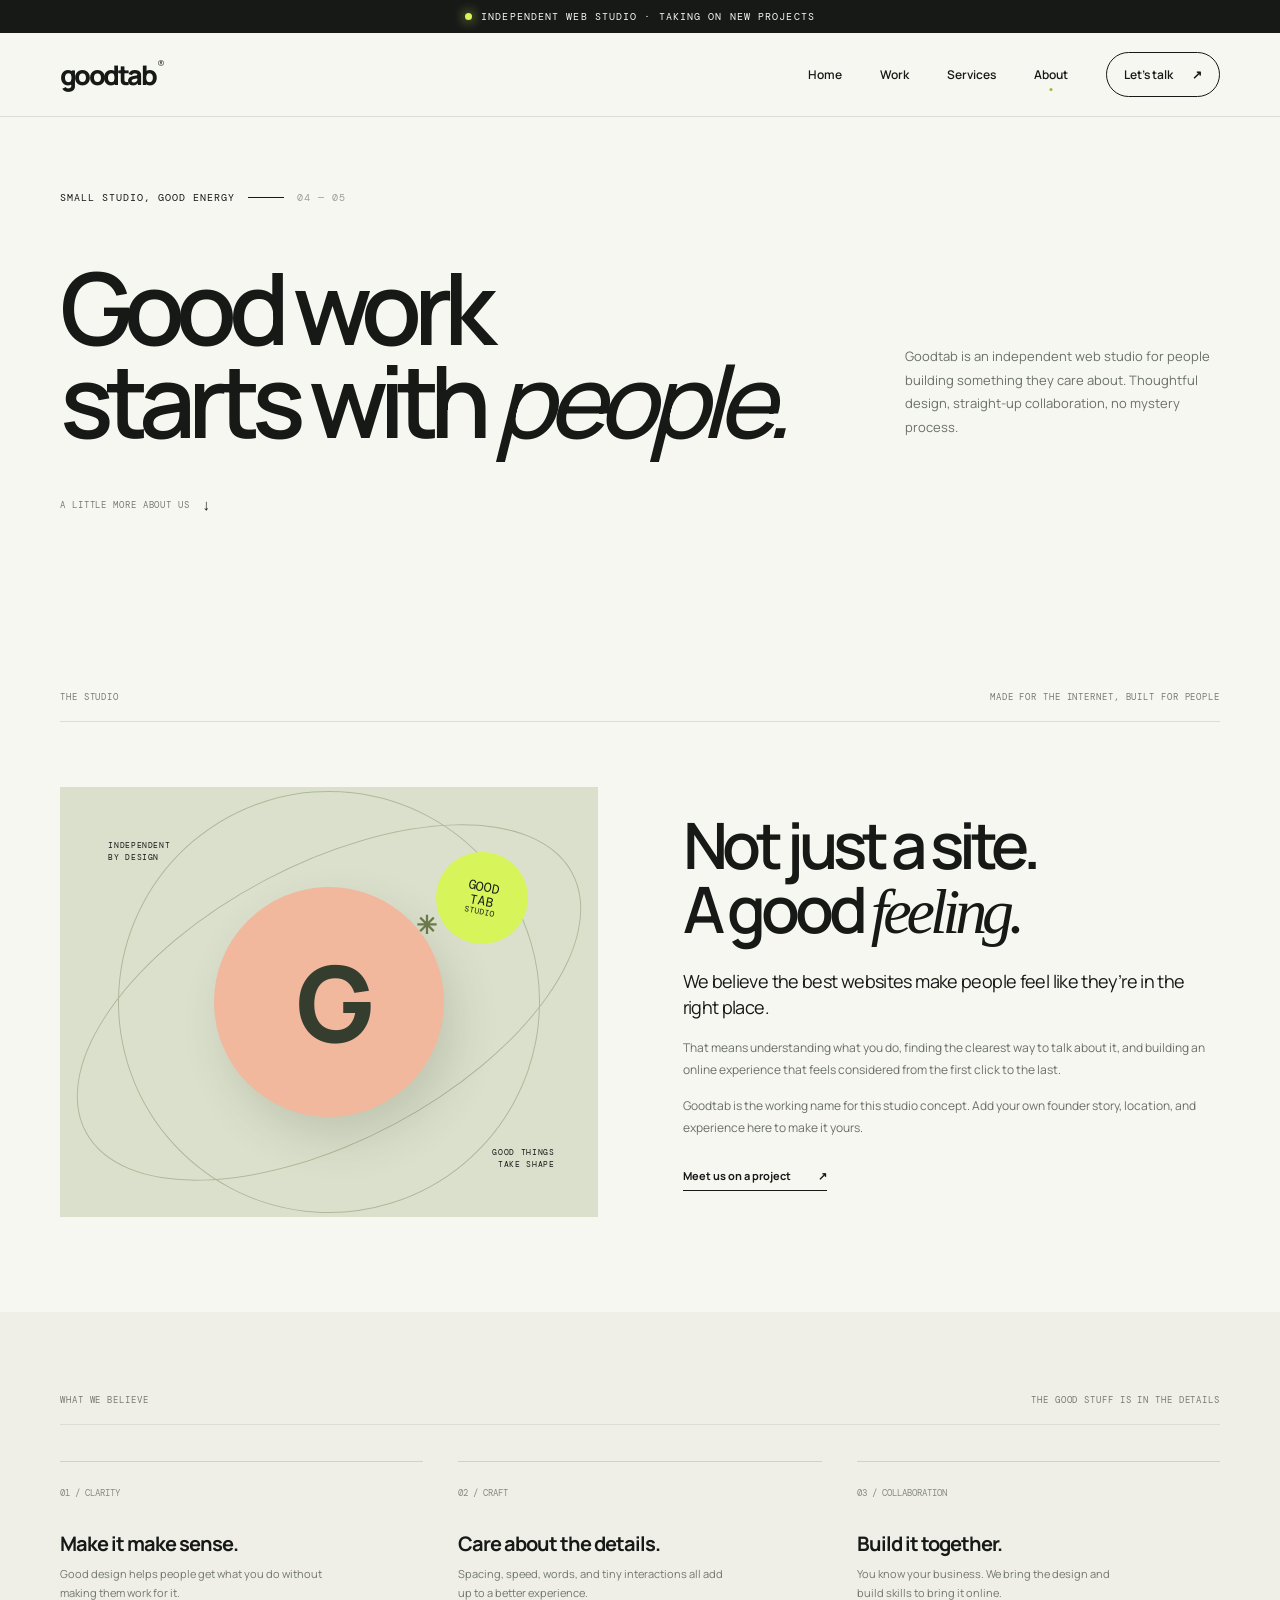
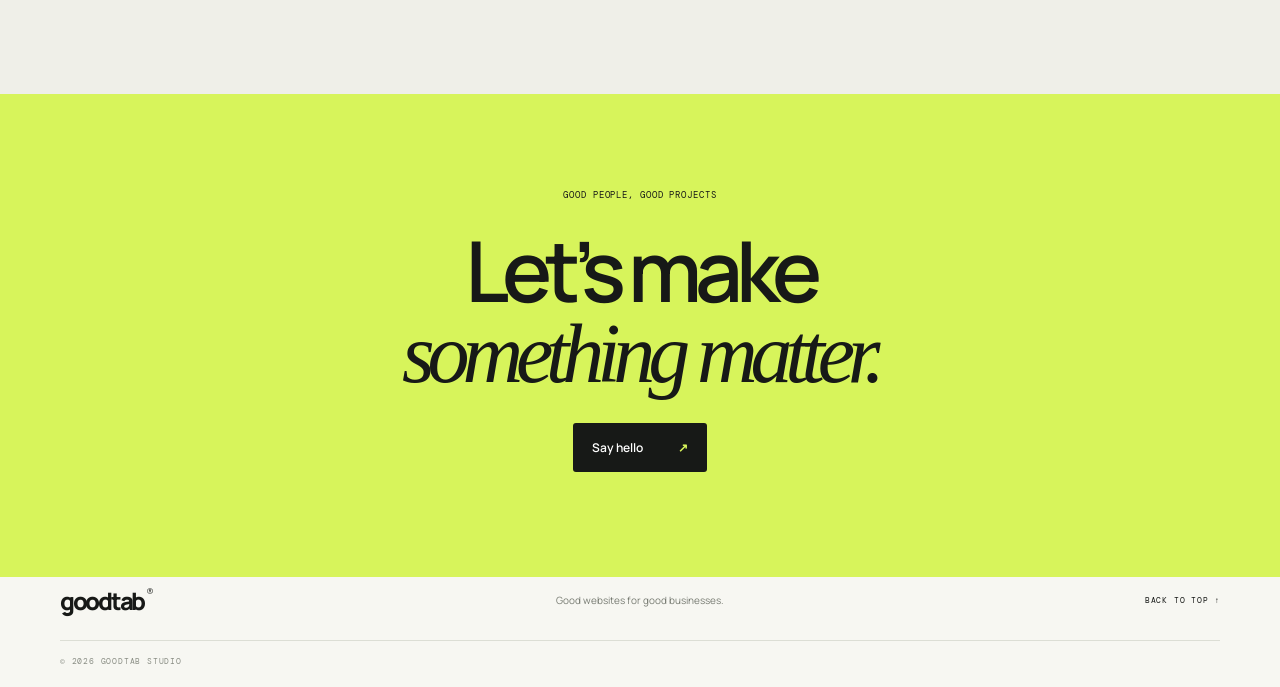
==== GoodTab/about.html @ ac70cbba "Add files via upload" ====
<!doctype html><html lang="en"><head><meta charset="utf-8"/><meta name="viewport" content="width=device-width,initial-scale=1"/><meta name="theme-color" content="#f7f7f2"/><meta name="description" content="Meet Goodtab, an independent website studio for small businesses."/><title>About — Goodtab</title><link rel="preconnect" href="https://fonts.googleapis.com"/><link rel="preconnect" href="https://fonts.gstatic.com" crossorigin/><link href="https://fonts.googleapis.com/css2?family=DM+Mono:wght@400;500&family=Manrope:wght@400;500;600;700;800&display=swap" rel="stylesheet"/><link rel="stylesheet" href="styles.css"/><script src="script.js" defer></script></head><body id="top"><div class="announcement"><span class="pulse"></span> Independent web studio · Taking on new projects</div><header class="site-header"><a class="wordmark" href="index.html">goodtab<span>®</span></a><button class="menu-toggle" aria-label="Open navigation" aria-expanded="false"><i></i><i></i></button><nav class="nav-links"><a href="index.html">Home</a><a href="work.html">Work</a><a href="services.html">Services</a><a aria-current="page" href="about.html">About</a><a class="nav-cta" href="contact.html">Let’s talk <span>↗</span></a></nav></header><main><section class="page-hero shell"><p class="eyebrow"><span>SMALL STUDIO, GOOD ENERGY</span><span class="eyebrow-line"></span><span>04 — 05</span></p><div class="page-hero-row"><h1>Good work<br/>starts with <em>people.</em></h1><p>Goodtab is an independent web studio for people building something they care about. Thoughtful design, straight-up collaboration, no mystery process.</p></div><a href="#story" class="scroll-cue">A LITTLE MORE ABOUT US <span>↓</span></a></section><section class="about-story section-pad shell" id="story"><div class="section-label"><span>THE STUDIO</span><span>MADE FOR THE INTERNET, BUILT FOR PEOPLE</span></div><div class="about-grid"><div class="about-art"><div class="about-art-circle">G<span>✳</span></div><div class="about-note note-top">INDEPENDENT<br/>BY DESIGN</div><div class="about-note note-bottom">GOOD THINGS<br/>TAKE SHAPE</div><div class="about-stamp">GOOD<br/>TAB<br/><small>STUDIO</small></div></div><div class="about-copy"><h2>Not just a site.<br/>A good <em>feeling.</em></h2><p class="large-copy">We believe the best websites make people feel like they’re in the right place.</p><p>That means understanding what you do, finding the clearest way to talk about it, and building an online experience that feels considered from the first click to the last.</p><p>Goodtab is the working name for this studio concept. Add your own founder story, location, and experience here to make it yours.</p><a class="under-link" href="contact.html">Meet us on a project <span>↗</span></a></div></div></section><section class="about-values"><div class="shell"><div class="section-label"><span>WHAT WE BELIEVE</span><span>THE GOOD STUFF IS IN THE DETAILS</span></div><div class="belief-grid"><article><span>01 / CLARITY</span><h3>Make it make sense.</h3><p>Good design helps people get what you do without making them work for it.</p></article><article><span>02 / CRAFT</span><h3>Care about the details.</h3><p>Spacing, speed, words, and tiny interactions all add up to a better experience.</p></article><article><span>03 / COLLABORATION</span><h3>Build it together.</h3><p>You know your business. We bring the design and build skills to bring it online.</p></article></div></div></section><section class="center-cta"><p class="eyebrow">GOOD PEOPLE, GOOD PROJECTS</p><h2>Let’s make<br/><em>something matter.</em></h2><a class="button button-dark" href="contact.html">Say hello <span>↗</span></a></section></main><footer class="footer shell"><a class="wordmark" href="index.html">goodtab<span>®</span></a><p>Good websites for good businesses.</p><a href="#top" class="back-top">BACK TO TOP ↑</a><small>© <span data-year></span> GOODTAB STUDIO</small></footer></body></html>
---- GoodTab/styles.css ----
:root{--ink:#171917;--paper:#f7f7f2;--lime:#d7f45b;--muted:#73786e;--line:#dcded5;--display:"Manrope",Arial,sans-serif;--mono:"DM Mono",monospace}*{box-sizing:border-box}html{scroll-behavior:smooth}body{margin:0;background:var(--paper);color:var(--ink);font-family:var(--display);-webkit-font-smoothing:antialiased}a{color:inherit;text-decoration:none}.shell{width:min(1160px,calc(100% - 64px));margin-inline:auto}.announcement{height:33px;background:var(--ink);color:#f7f7f2;display:flex;align-items:center;justify-content:center;gap:9px;font:10px var(--mono);letter-spacing:.11em;text-transform:uppercase}.pulse{width:7px;height:7px;border-radius:50%;background:var(--lime);box-shadow:0 0 12px var(--lime)}.site-header{height:84px;padding:0 max(32px,calc((100vw - 1160px)/2));display:flex;align-items:center;justify-content:space-between;border-bottom:1px solid var(--line);position:relative;z-index:5;background:var(--paper)}.wordmark{font-size:27px;font-weight:800;letter-spacing:-.095em}.wordmark span{font:10px var(--mono);vertical-align:top;letter-spacing:0;margin-left:3px}.nav-links{display:flex;align-items:center;gap:38px;font-size:12px;font-weight:600}.nav-links a:not(.nav-cta):hover,.text-link:hover{opacity:.55}.nav-cta{padding:13px 17px;border:1px solid var(--ink);border-radius:40px}.nav-cta span{margin-left:17px}.menu-toggle{display:none}.hero{min-height:640px;padding-top:75px;position:relative;display:grid;grid-template-columns:1.03fr .97fr;align-items:center;gap:35px;padding-bottom:84px}.hero-copy{position:relative;z-index:2}.eyebrow,.section-label,.form-head,.offer-index,.project-tag,.art-caption,.hero-scroll,.footer small,.back-top{font:10px var(--mono);letter-spacing:.1em}.eyebrow{display:flex;align-items:center;gap:13px;margin:0 0 29px}.eyebrow-line{height:1px;background:var(--ink);width:36px}.eyebrow span:last-child{color:#9c9f96}.hero h1{font-size:clamp(58px,7.6vw,105px);line-height:.98;letter-spacing:-.085em;margin:0;max-width:660px;font-weight:600}.highlight{font-weight:500;font-style:italic;position:relative;z-index:0}.highlight:after{content:"";position:absolute;z-index:-1;background:var(--lime);height:30%;left:-3%;right:-5%;bottom:9%;transform:rotate(-2deg)}.hero-bottom{margin-top:37px;display:flex;align-items:flex-end;gap:35px}.hero-lede{font-size:14px;line-height:1.7;max-width:270px;margin:0;color:#4f544c}.hero-actions{display:flex;flex-direction:column;gap:17px;align-items:flex-start;min-width:160px}.button{display:inline-flex;align-items:center;justify-content:space-between;gap:35px;padding:16px 19px;border:0;border-radius:3px;font:600 12px var(--display);cursor:pointer;transition:transform .2s,background .2s}.button:hover{transform:translateY(-2px)}.button-dark{background:var(--ink);color:white}.button-dark span{color:var(--lime)}.text-link{font-size:11px;font-weight:700}.text-link span{margin-left:7px}.hero-art{height:440px;position:relative;display:flex;align-items:center;justify-content:center}.art-orbit{position:absolute;border:1px solid #d3d8c9;border-radius:50%;width:390px;height:390px;transform:rotate(-25deg)}.orbit-two{width:475px;height:295px;transform:rotate(25deg);border-color:#e0e3d9}.browser-card{position:absolute;box-shadow:0 22px 55px #272c1b24}.browser-back{width:270px;height:310px;background:#cdd5b7;transform:rotate(-9deg) translate(-35px,0);border-radius:4px;padding:15px}.browser-dots{display:flex;gap:5px}.browser-dots b{width:6px;height:6px;border-radius:50%;background:#87916f}.back-lines{margin-top:45px;display:flex;flex-direction:column;gap:11px}.back-lines i{height:8px;width:80%;background:#eef0e7;display:block}.back-lines i:nth-child(2){width:56%}.back-lines i:nth-child(3){height:122px;width:100%;margin-top:16px;background:#a2ae86}.browser-front{width:280px;height:340px;background:#f0b8a3;transform:rotate(7deg) translate(28px,4px);border-radius:4px;padding:17px 19px;display:flex;flex-direction:column;justify-content:space-between}.browser-top,.mock-footer{display:flex;justify-content:space-between;font:9px var(--mono);text-transform:uppercase;letter-spacing:.05em}.mock-brand{font-size:47px;line-height:.88;letter-spacing:-.09em;font-weight:800}.mock-brand em{font-style:normal;color:#f7f7f2}.art-sticker{position:absolute;z-index:2;right:8px;top:28px;width:102px;height:102px;background:var(--lime);border-radius:50%;display:grid;place-content:center;text-align:center;font:10px/1.4 var(--mono);letter-spacing:.08em;transform:rotate(9deg)}.art-sticker span{position:absolute;right:13px;top:10px;font-size:18px}.art-caption{position:absolute;bottom:1px;left:7%;right:7%;display:flex;justify-content:space-between;font-size:9px;color:#73786e}.hero-scroll{position:absolute;bottom:34px;left:0;display:flex;align-items:center;gap:11px;color:#74786f;font-size:9px}.scroll-line{height:25px;width:1px;background:var(--ink)}.ticker{overflow:hidden;background:var(--lime);padding:18px 0}.ticker-track{display:flex;align-items:center;justify-content:space-around;gap:42px;white-space:nowrap;font-size:11px;font-weight:800;letter-spacing:.12em}.ticker-track b{font-size:16px}.section-pad{padding-top:120px;padding-bottom:120px}.section-label{display:flex;justify-content:space-between;padding-bottom:18px;border-bottom:1px solid var(--line);color:#777b72;font-size:9px}.intro-grid{display:grid;grid-template-columns:1fr .75fr;gap:80px;padding:68px 0 80px}.intro h2,.work-heading h2,.process-layout h2,.offer-heading h2,.faq-layout h2,.contact-copy h2{font-size:clamp(46px,6vw,77px);letter-spacing:-.08em;line-height:.99;font-weight:600;margin:0}.intro h2 span,.work-heading h2 span,.process-layout h2 span,.offer-heading h2 span,.faq-layout h2 span,.contact-copy h2 span{font-style:italic;font-weight:500}.intro-text{padding-top:9px;max-width:430px}.large-copy{font-size:20px;line-height:1.45;letter-spacing:-.035em;margin:0 0 17px}.intro-text>p:not(.large-copy){font-size:13px;line-height:1.75;color:#6b7068;margin:0 0 27px}.under-link{font-size:11px;font-weight:700;border-bottom:1px solid var(--ink);padding-bottom:7px}.under-link span{margin-left:25px}.value-grid{display:grid;grid-template-columns:repeat(3,1fr);border-top:1px solid var(--line);border-bottom:1px solid var(--line)}.value-card{padding:23px 25px 28px;position:relative;min-height:195px;border-right:1px solid var(--line)}.value-card:first-child{padding-left:0}.value-card:last-child{border-right:0}.card-number{font:10px var(--mono);color:#9b9f96}.value-icon{font-size:29px;color:#87966c;margin:10px 0}.icon-lines{font-size:35px}.icon-arrow{color:#d18c72}.value-card h3{font-size:15px;margin:0 0 7px;letter-spacing:-.03em}.value-card p{font-size:11px;line-height:1.65;color:#777b72;max-width:250px;margin:0}.work-section{background:#efefe8}.work-heading{display:flex;align-items:flex-end;justify-content:space-between;padding:58px 0 45px}.work-heading p,.offer-heading p{font-size:12px;line-height:1.7;color:#6a6f66;max-width:280px;margin:0 0 4px}.project-grid{display:grid;grid-template-columns:1.15fr .85fr;gap:50px 24px}.project-large{grid-row:span 2}.project-visual{height:310px;position:relative;overflow:hidden;padding:30px}.project-large .project-visual{height:490px;padding:45px}.visual-sage{background:#c5cfb2}.visual-lilac{background:#d5c4de}.visual-blue{background:#afc7d1}.project-window{height:100%;background:#edf0e5;padding:20px 24px;position:relative;overflow:hidden}.mini-nav{display:flex;justify-content:space-between;font:9px var(--mono);letter-spacing:.04em}.mini-nav b{font-size:11px}.olive-title{position:absolute;top:30%;left:10%;font-size:clamp(32px,5vw,60px);line-height:.95;letter-spacing:-.08em;font-weight:600}.olive-title i{font-family:Georgia,serif;font-weight:400}.olive-circle{position:absolute;right:10%;top:32%;width:150px;height:150px;border-radius:50%;background:#de8d69;color:#f5eddf;display:grid;place-items:center;font:20px Georgia}.olive-note{position:absolute;bottom:10%;left:10%;font:10px var(--mono)}.project-tag{position:absolute;left:18px;bottom:15px;font-size:8px;color:#30342d;background:#f7f7f2c9;padding:7px 9px}.project-large .project-tag{left:45px;bottom:27px}.muse-top{font:12px var(--mono);letter-spacing:.1em}.muse-shape{position:absolute;width:195px;height:195px;border-radius:50% 50% 0 50%;background:#807093;right:-5px;top:55px;transform:rotate(30deg)}.muse-copy{position:absolute;left:28px;bottom:55px;font-size:40px;line-height:.95;letter-spacing:-.08em;font-weight:700}.muse-copy i{font-family:Georgia,serif;font-weight:400}.bloom-label{font-weight:800;font-size:20px;letter-spacing:-.08em;line-height:.8}.bloom-label span{font-weight:400}.flower{position:absolute;color:#ea876b}.flower-a{font-size:125px;right:25px;top:45px;transform:rotate(-12deg)}.flower-b{font-size:77px;right:142px;top:143px;color:#f4e3b0}.bloom-copy{position:absolute;left:30px;bottom:50px;font-size:31px;line-height:1;letter-spacing:-.07em;font-weight:700}.project-meta{display:flex;justify-content:space-between;align-items:center;padding-top:13px}.project-meta h3{margin:0;font-size:15px;letter-spacing:-.03em}.project-meta p{margin:4px 0 0;font-size:10px;color:#777b72}.project-arrow{width:30px;height:30px;border:1px solid #cdd0c6;border-radius:50%;display:grid;place-items:center;font-size:12px}.process-layout{display:grid;grid-template-columns:.9fr 1.1fr;gap:70px;padding-top:68px}.process-list article{display:grid;grid-template-columns:45px 1fr 20px;gap:15px;border-top:1px solid var(--line);padding:22px 0}.process-list article:last-child{border-bottom:1px solid var(--line)}.process-list article>span{font:10px var(--mono);color:#888d83;padding-top:3px}.process-list h3{margin:0 0 6px;font-size:15px;letter-spacing:-.03em}.process-list p{margin:0;font-size:11px;line-height:1.65;color:#74796f;max-width:365px}.process-list article>b{font-weight:400;color:#858a7e}.offer-section{background:#1b1e1a;color:#f7f7f2}.offer-section .section-label{border-color:#42463f;color:#b0b4aa}.offer-heading{display:flex;justify-content:space-between;align-items:flex-end;padding:58px 0 44px}.offer-heading p{color:#b0b4aa}.offer-grid{display:grid;grid-template-columns:repeat(3,1fr);gap:12px}.offer-card{position:relative;border:1px solid #464a42;padding:27px 25px 24px;min-height:365px;display:flex;flex-direction:column}.offer-featured{background:#252a23;border-color:#b1c648}.offer-index{font-size:9px;color:#b7bcaf}.offer-card h3{font-size:27px;letter-spacing:-.07em;margin:30px 0 10px}.offer-card>p{font-size:11px;line-height:1.7;color:#b2b6ad;max-width:270px;margin:0 0 18px}.offer-card ul{list-style:none;padding:0;margin:0 0 20px}.offer-card li{font-size:10px;color:#d3d6cd;padding:8px 0;border-bottom:1px solid #41463e}.offer-card li:before{content:"+";color:var(--lime);margin-right:9px}.offer-link{margin-top:auto;padding-top:17px;border-top:1px solid #464a42;display:flex;justify-content:space-between;font-size:11px;font-weight:700}.offer-link span{color:var(--lime)}.offer-badge{position:absolute;right:0;top:0;background:var(--lime);color:var(--ink);padding:8px 10px;font:8px var(--mono);letter-spacing:.08em}.price-row{display:flex;align-items:center;justify-content:space-between;margin:0 0 14px}.price-row span{font:8px var(--mono);color:#b7bcaf}.price-row strong{font-size:21px;letter-spacing:-.06em}.package-note{font:9px var(--mono);color:#9ea398;margin:18px 0 0}.faq-layout{display:grid;grid-template-columns:.8fr 1.2fr;gap:80px;padding-top:64px}.faq-list details{border-top:1px solid var(--line);padding:20px 0}.faq-list details:last-child{border-bottom:1px solid var(--line)}.faq-list summary{list-style:none;cursor:pointer;display:flex;justify-content:space-between;font-size:13px;font-weight:600}.faq-list summary::-webkit-details-marker{display:none}.faq-list summary span{font-size:18px;font-weight:400;transition:transform .2s}.faq-list details[open] summary span{transform:rotate(45deg)}.faq-list details p{font-size:11px;line-height:1.7;color:#73786e;max-width:470px;margin:13px 0 0}.contact-section{background:var(--lime);padding-bottom:100px}.contact-section .section-label{border-color:#a9c13e;color:#4f5d1c}.contact-grid{display:grid;grid-template-columns:1fr .83fr;gap:85px}.contact-copy h2{font-size:clamp(56px,7vw,88px);margin-top:64px}.contact-copy>p{font-size:13px;margin-top:22px}.contact-doodle{font-size:90px;line-height:1;margin-top:52px;color:#657b23}.order-form{background:var(--paper);padding:30px 33px 23px;box-shadow:0 22px 50px #41521218}.form-head{display:flex;justify-content:space-between;color:#7c8177;font-size:8px;margin-bottom:22px}.order-form label{display:block;font-size:10px;font-weight:700;margin-bottom:15px}.order-form input,.order-form select,.order-form textarea{display:block;width:100%;margin-top:7px;border:0;border-bottom:1px solid #d7dad0;background:transparent;border-radius:0;padding:10px 0;font:11px var(--display);color:var(--ink);outline:none}.order-form input:focus,.order-form select:focus,.order-form textarea:focus{border-color:#626e35}.order-form input::placeholder,.order-form textarea::placeholder{color:#a2a69d}.order-form textarea{resize:vertical}.button-lime{background:var(--lime);width:100%;margin-top:3px;color:var(--ink)}.button-lime span{font-size:16px}.form-feedback{font-size:9px;line-height:1.5;color:#777b72;margin:10px 0 0}.form-fine{font-size:8px;color:#9a9e94;margin:13px 0 0}.footer{display:grid;grid-template-columns:1fr 1fr 1fr;align-items:center;min-height:110px;gap:10px}.footer .wordmark{font-size:24px}.footer p{font-size:10px;color:#777b72;text-align:center}.back-top{text-align:right;font-size:8px}.footer small{grid-column:1/-1;color:#8a8e85;font-size:8px;border-top:1px solid var(--line);padding-top:15px;padding-bottom:14px}.reveal{opacity:0;transform:translateY(18px);transition:opacity .65s ease,transform .65s ease}.reveal.visible{opacity:1;transform:translateY(0)}@media(max-width:850px){.hero{grid-template-columns:1fr .9fr;gap:5px}.hero h1{font-size:clamp(58px,8vw,80px)}.hero-art{transform:scale(.85);margin-left:-35px}.hero-bottom{flex-direction:column;align-items:flex-start;gap:20px}.intro-grid{gap:35px}.process-layout,.faq-layout{gap:38px}.contact-grid{gap:42px}.project-large .project-visual{height:420px}.olive-circle{width:110px;height:110px}.olive-title{font-size:48px}}@media(max-width:650px){.shell{width:calc(100% - 38px)}.announcement{font-size:8px}.site-header{height:70px;padding:0 19px}.wordmark{font-size:24px}.menu-toggle{display:flex;width:38px;height:38px;align-items:center;justify-content:center;flex-direction:column;gap:5px;background:none;border:1px solid var(--line);border-radius:50%}.menu-toggle i{width:13px;height:1px;background:var(--ink);transition:transform .2s}.menu-toggle[aria-expanded=true] i:first-child{transform:translateY(3px) rotate(45deg)}.menu-toggle[aria-expanded=true] i:last-child{transform:translateY(-3px) rotate(-45deg)}.nav-links{display:none;position:absolute;top:70px;left:0;right:0;background:var(--paper);padding:20px 19px 25px;border-bottom:1px solid var(--line);flex-direction:column;align-items:stretch;gap:0}.nav-links.open{display:flex}.nav-links>a{padding:14px 0}.nav-links .nav-cta{margin-top:7px;text-align:center;padding:13px}.hero{display:flex;flex-direction:column;align-items:stretch;padding-top:52px;padding-bottom:82px;min-height:0}.eyebrow{font-size:8px;margin-bottom:24px}.hero h1{font-size:clamp(55px,14vw,84px)}.hero-bottom{margin-top:24px;gap:19px}.hero-lede{max-width:330px;font-size:13px}.hero-actions{flex-direction:row;align-items:center;gap:20px}.button{padding:14px 16px;gap:23px}.text-link{font-size:10px}.hero-art{height:365px;transform:scale(.85);transform-origin:center;margin:-6px 0 -22px}.art-orbit{width:330px;height:330px}.orbit-two{width:390px;height:255px}.browser-back{width:225px;height:270px}.browser-front{width:235px;height:285px}.mock-brand{font-size:39px}.art-sticker{right:4%;top:16px;width:87px;height:87px;font-size:9px}.art-caption{left:4%;right:4%;font-size:7px}.hero-scroll{bottom:25px}.ticker{padding:15px 0}.ticker-track{justify-content:flex-start;gap:25px;font-size:9px;animation:marquee 24s linear infinite}.section-pad{padding-top:80px;padding-bottom:80px}.section-label{font-size:7px;gap:12px}.section-label span:last-child{text-align:right}.intro-grid{grid-template-columns:1fr;gap:22px;padding:45px 0}.intro h2,.work-heading h2,.process-layout h2,.offer-heading h2,.faq-layout h2{font-size:clamp(45px,12vw,66px)}.intro-text{max-width:480px}.large-copy{font-size:18px}.value-grid{grid-template-columns:1fr}.value-card,.value-card:first-child{border-right:0;border-bottom:1px solid var(--line);padding:20px 0;min-height:0}.value-card:last-child{border-bottom:0}.value-icon{margin:9px 0}.value-card p{max-width:360px}.work-heading,.offer-heading{display:block;padding:43px 0 30px}.work-heading p,.offer-heading p{margin-top:18px}.project-grid{grid-template-columns:1fr;gap:30px}.project-large{grid-row:auto}.project-large .project-visual{height:380px;padding:25px}.project-visual{height:300px}.mini-nav{font-size:7px}.mini-nav b{font-size:9px}.olive-title{font-size:43px;top:34%;left:8%}.olive-circle{width:95px;height:95px;right:7%;font-size:14px}.olive-note{font-size:8px}.project-large .project-tag{left:18px;bottom:15px}.process-layout,.faq-layout{grid-template-columns:1fr;gap:33px;padding-top:45px}.process-list article{grid-template-columns:32px 1fr 16px;gap:11px}.process-list h3{font-size:14px}.offer-grid{grid-template-columns:1fr;gap:10px}.offer-card{min-height:330px;padding:24px 21px}.offer-card h3{margin-top:24px}.faq-layout{padding-top:45px}.faq-list summary{font-size:12px}.contact-grid{grid-template-columns:1fr;gap:38px}.contact-copy h2{font-size:clamp(58px,15vw,82px);margin-top:45px}.contact-copy>p{font-size:12px}.contact-doodle{font-size:54px;margin-top:25px}.order-form{padding:24px 21px 20px}.footer{grid-template-columns:1fr 1fr;min-height:120px;padding-top:23px}.footer p{display:none}.back-top{grid-column:2;grid-row:1}.footer small{margin-top:14px}@keyframes marquee{to{transform:translateX(-30%)}}}@media(prefers-reduced-motion:reduce){html{scroll-behavior:auto}*,*:before,*:after{animation-duration:.01ms!important;animation-iteration-count:1!important;transition-duration:.01ms!important}}
:root{--scroll:0%}body:before{content:"";position:fixed;z-index:20;top:0;left:0;height:2px;width:var(--scroll);background:var(--lime);pointer-events:none;transition:width .08s linear}.site-header{position:sticky;top:0}.nav-links a[aria-current=page]:not(.nav-cta){position:relative}.nav-links a[aria-current=page]:not(.nav-cta):after{content:"";height:3px;width:3px;background:#9eb834;border-radius:50%;position:absolute;bottom:-8px;left:50%;transform:translateX(-50%)}.page-hero{min-height:405px;padding-top:74px;padding-bottom:56px;position:relative}.page-hero-row{display:flex;justify-content:space-between;align-items:flex-end;gap:60px;padding:27px 0 45px}.page-hero h1{font-size:clamp(60px,8vw,100px);line-height:.93;letter-spacing:-.085em;font-weight:600;margin:0;animation:hero-in .8s cubic-bezier(.2,.7,.2,1) both}.page-hero h1 em{font-style:italic;font-weight:500}.page-hero-row>p{font-size:13px;line-height:1.8;color:#697067;max-width:315px;margin:0 0 7px;animation:hero-in .8s .12s cubic-bezier(.2,.7,.2,1) both}.scroll-cue{display:inline-flex;align-items:center;gap:12px;font:9px var(--mono);letter-spacing:.1em;color:#777b72}.scroll-cue span{font-size:15px;color:var(--ink);animation:arrow-bob 1.8s ease-in-out infinite}.work-page-grid{padding-top:35px}.concept-note{margin-top:38px;padding:17px 19px;background:#e4e8da;display:flex;align-items:center;gap:13px;max-width:570px}.concept-note span{font-size:20px;color:#829451}.concept-note p{font-size:10px;line-height:1.6;color:#62685d;margin:0}.center-cta{padding:95px 20px 105px;text-align:center;background:#d7f45b;position:relative;overflow:hidden}.center-cta h2,.home-cta h2{font-size:clamp(48px,7vw,84px);line-height:.95;letter-spacing:-.085em;font-weight:600;margin:25px 0 29px}.center-cta h2 em,.home-cta h2 em{font-family:Georgia,serif;font-weight:400}.center-cta .eyebrow,.home-cta .eyebrow{justify-content:center;font-size:9px}.center-cta .button{margin:auto}.home-cta{position:relative;overflow:hidden;text-align:center;padding:112px 0 116px}.home-cta h2{margin-top:23px}.home-cta .button{margin:auto}.cta-spark{position:absolute;font-size:130px;color:#e6e9dc;right:8%;top:32%;animation:spin-slow 30s linear infinite;z-index:-1}.about-story{padding-bottom:95px}.about-grid{display:grid;grid-template-columns:1fr 1fr;gap:85px;padding-top:65px;align-items:center}.about-art{height:430px;position:relative;background:#dbe0cc;overflow:hidden;display:grid;place-items:center}.about-art:before,.about-art:after{content:"";position:absolute;border:1px solid #aeb99a;border-radius:50%;width:420px;height:420px;transform:rotate(28deg)}.about-art:after{width:550px;height:275px;transform:rotate(-28deg)}.about-art-circle{width:230px;height:230px;border-radius:50%;background:#f1b89e;display:grid;place-items:center;font-size:105px;font-weight:800;letter-spacing:-.11em;color:#343d2e;position:relative;z-index:1;box-shadow:12px 22px 45px #39442c29;animation:float 5s ease-in-out infinite}.about-art-circle span{position:absolute;font-size:25px;right:18px;top:20px;color:#697949}.about-stamp{position:absolute;z-index:2;background:var(--lime);width:92px;height:92px;right:13%;top:15%;border-radius:50%;display:grid;place-content:center;text-align:center;font:13px/1.05 var(--mono);transform:rotate(11deg);animation:float 5s 1s ease-in-out infinite}.about-stamp small{font-size:8px}.about-note{position:absolute;z-index:2;font:8px/1.5 var(--mono);letter-spacing:.08em}.note-top{left:9%;top:12%}.note-bottom{right:8%;bottom:11%;text-align:right}.about-copy h2{font-size:clamp(42px,5vw,65px);line-height:1;letter-spacing:-.08em;font-weight:600;margin:0 0 24px}.about-copy h2 em{font-family:Georgia,serif;font-weight:400}.about-copy>p:not(.large-copy){font-size:12px;line-height:1.8;color:#6a7067;margin:15px 0}.about-copy .large-copy{font-size:18px}.about-copy .under-link{display:inline-block;margin-top:15px}.about-values{background:#efefe8;padding:82px 0 92px}.belief-grid{display:grid;grid-template-columns:repeat(3,1fr);gap:35px;padding-top:36px}.belief-grid article{border-top:1px solid #cfd2c8;padding-top:17px}.belief-grid article>span{font:9px var(--mono);color:#858b7e}.belief-grid h3{font-size:20px;letter-spacing:-.05em;margin:29px 0 8px}.belief-grid p{font-size:11px;line-height:1.7;color:#72776d;max-width:270px;margin:0}.contact-page-hero{min-height:330px}.contact-page-hero .page-hero-row{padding-bottom:38px}.contact-page-contact{padding-top:52px;padding-bottom:80px}.contact-page-contact .contact-grid{align-items:center}.contact-page-contact .contact-copy h2{font-size:clamp(52px,6.5vw,80px);margin-top:31px}.contact-page-contact .contact-copy .under-link{display:inline-block;margin-top:10px;font-size:10px}.contact-bubble{height:108px;width:108px;border-radius:50%;background:#f3ad91;display:grid;place-content:center;text-align:center;font:11px/1.25 var(--mono);transform:rotate(-8deg);box-shadow:0 10px 26px #48501e20;animation:float 4.5s ease-in-out infinite}.contact-bubble span{font-size:7px;margin-top:4px}.contact-reassurance{display:flex;align-items:center;gap:15px;padding-top:0;padding-bottom:55px}.contact-reassurance>span{font-size:25px;color:#83954a}.contact-reassurance p{font-size:10px;color:#73786e;flex:1}.contact-reassurance a{font-size:10px;font-weight:700;border-bottom:1px solid var(--ink);padding-bottom:4px}.view-all{margin-top:38px}.ticker-track{width:max-content;justify-content:flex-start;animation:ticker-scroll 28s linear infinite}.ticker:hover .ticker-track{animation-play-state:paused}.hero-art .browser-front{animation:float-card 6s ease-in-out infinite}.hero-art .browser-back{animation:float-card 7s 1s ease-in-out infinite reverse}.art-sticker{animation:sticker-in .8s .5s both, float 4s 1.3s ease-in-out infinite}.art-orbit{animation:orbit-drift 18s ease-in-out infinite alternate}.project-visual{transition:transform .55s cubic-bezier(.2,.7,.2,1)}.project:hover .project-visual{transform:translateY(-4px) scale(.99)}.project-arrow{transition:transform .25s,background .25s,color .25s}.project:hover .project-arrow{transform:rotate(45deg);background:var(--ink);color:white}.offer-card{transition:transform .35s,border-color .35s}.offer-card:hover{transform:translateY(-6px);border-color:var(--lime)}.value-icon{transition:transform .45s}.value-card:hover .value-icon{transform:rotate(25deg) scale(1.12)}.button:active{transform:scale(.98)}.page-hero .eyebrow{animation:fade-in .7s .1s both}.page-hero .scroll-cue{animation:fade-in .8s .35s both}.reveal{transition:opacity .7s cubic-bezier(.2,.7,.2,1),transform .7s cubic-bezier(.2,.7,.2,1)}.reveal:nth-child(2){transition-delay:.08s}.reveal:nth-child(3){transition-delay:.16s}.reveal:nth-child(4){transition-delay:.24s}@keyframes hero-in{from{opacity:0;transform:translateY(20px)}to{opacity:1;transform:translateY(0)}}@keyframes fade-in{from{opacity:0}to{opacity:1}}@keyframes float-card{0%,100%{margin-top:0}50%{margin-top:-10px}}@keyframes float{0%,100%{transform:translateY(0) rotate(0)}50%{transform:translateY(-9px) rotate(3deg)}}@keyframes sticker-in{from{opacity:0;transform:scale(.55) rotate(-24deg)}to{opacity:1;transform:scale(1) rotate(9deg)}}@keyframes orbit-drift{from{transform:rotate(-28deg) scale(.98)}to{transform:rotate(-18deg) scale(1.04)}}@keyframes spin-slow{to{transform:rotate(360deg)}}@keyframes arrow-bob{0%,100%{transform:translateY(0)}50%{transform:translateY(4px)}}@keyframes ticker-scroll{to{transform:translateX(-35%)}}@media(max-width:850px){.page-hero-row{gap:35px}.about-grid{gap:45px}.about-art{height:370px}.about-art-circle{width:190px;height:190px;font-size:88px}}@media(max-width:650px){.page-hero{min-height:0;padding-top:49px;padding-bottom:38px}.page-hero-row{display:block;padding:22px 0 28px}.page-hero h1{font-size:clamp(56px,14vw,80px)}.page-hero-row>p{margin:20px 0 0;font-size:12px;max-width:350px}.scroll-cue{font-size:8px}.work-page-grid{padding-top:25px}.center-cta{padding:72px 18px 78px}.home-cta{padding:83px 0}.home-cta h2,.center-cta h2{font-size:clamp(46px,12vw,68px)}.about-story{padding-bottom:65px}.about-grid{grid-template-columns:1fr;gap:36px;padding-top:35px}.about-art{height:330px}.about-art-circle{width:175px;height:175px;font-size:82px}.about-values{padding:64px 0}.belief-grid{grid-template-columns:1fr;gap:23px;padding-top:28px}.belief-grid h3{margin:18px 0 6px}.contact-page-hero{padding-bottom:25px}.contact-page-contact{padding-top:30px;padding-bottom:55px}.contact-page-contact .contact-grid{gap:30px}.contact-page-contact .contact-copy h2{font-size:clamp(52px,14vw,75px);margin-top:20px}.contact-bubble{height:83px;width:83px;font-size:9px}.contact-reassurance{flex-wrap:wrap;gap:10px;padding-bottom:35px}.contact-reassurance p{flex-basis:calc(100% - 42px)}.contact-reassurance a{margin-left:35px}.ticker-track{animation-duration:23s}}@media(prefers-reduced-motion:reduce){.ticker-track,.hero-art .browser-front,.hero-art .browser-back,.art-sticker,.art-orbit,.about-art-circle,.about-stamp,.contact-bubble,.cta-spark,.scroll-cue span{animation:none!important}.reveal{opacity:1;transform:none;transition:none}.page-hero h1,.page-hero-row>p,.page-hero .eyebrow,.page-hero .scroll-cue{animation:none}}
/* Home page scroll choreography */
.home-page .home-motion{opacity:0;filter:blur(10px);translate:0 46px;scale:.97;transition:opacity .85s cubic-bezier(.16,1,.3,1),filter .85s cubic-bezier(.16,1,.3,1),translate .85s cubic-bezier(.16,1,.3,1),scale .85s cubic-bezier(.16,1,.3,1);transition-delay:var(--motion-delay,0ms);will-change:opacity,translate,filter}.home-page .home-motion.in-view{opacity:1;filter:blur(0);translate:0 0;scale:1}.home-page .hero-copy h1{animation:title-mask 1.1s .14s cubic-bezier(.16,1,.3,1) both}.home-page .hero-copy .eyebrow{animation:eyebrow-track .8s .24s cubic-bezier(.16,1,.3,1) both}.home-page .hero-lede,.home-page .hero-actions{animation:rise-in .8s .48s cubic-bezier(.16,1,.3,1) both}.home-page .hero-art{perspective:900px;translate:0 calc(var(--scroll-drift,0px)*.7);transition:translate .12s linear}.home-page .browser-front{translate:calc(var(--pointer-x,0px)*.7) calc(var(--pointer-y,0px) + var(--scroll-drift,0px)*.35);rotate:var(--tilt-y,0deg);transform:rotate(7deg) translate(28px,4px);transition:translate .18s ease-out,rotate .2s ease-out;transform-style:preserve-3d}.home-page .browser-back{translate:calc(var(--pointer-x,0px)*-.45) calc(var(--pointer-y,0px)*-.6 + var(--scroll-drift,0px)*-.24);rotate:calc(-9deg + var(--tilt-y,0deg)*-.65);transform:translate(-35px,0);transition:translate .25s ease-out,rotate .25s ease-out}.home-page .art-sticker{translate:calc(var(--pointer-x,0px)*.95) calc(var(--pointer-y,0px)*.8);transition:translate .28s cubic-bezier(.2,.7,.2,1)}.home-page .art-orbit{scale:calc(1 + var(--pointer-x,0px)*.0007);transition:scale .4s ease-out}.home-page .intro-grid h2{transform-origin:left center}.home-page .intro-grid h2 span{position:relative;display:inline-block}.home-page .intro-grid h2 span:after{content:"";position:absolute;left:-3%;right:-7%;bottom:8%;height:24%;background:var(--lime);z-index:-1;transform:scaleX(0) rotate(-2deg);transform-origin:left center;transition:transform 1s .5s cubic-bezier(.16,1,.3,1)}.home-page .intro-grid.in-view h2 span:after{transform:scaleX(1) rotate(-2deg)}.home-page .project-visual{translate:0 var(--project-drift,0px);transition:translate .12s linear,transform .55s cubic-bezier(.2,.7,.2,1)}.home-page .project .project-visual:after{content:"";position:absolute;inset:-20% auto -20% -70%;width:42%;background:linear-gradient(100deg,transparent,#ffffff6e,transparent);transform:skewX(-18deg);opacity:0;pointer-events:none}.home-page .project.in-view .project-visual:after{opacity:1;animation:project-glint 1.2s .25s cubic-bezier(.16,1,.3,1) both}.home-page .project:hover .project-visual{translate:0 -5px;transform:scale(.99)}.home-page .project-large .project-window{transition:transform .7s cubic-bezier(.16,1,.3,1)}.home-page .project-large:hover .project-window{transform:scale(1.025)}.home-page .ticker-track{animation-duration:24s}.home-floating-cta,.floating-cta{position:fixed;z-index:12;right:26px;bottom:25px;display:flex;align-items:center;gap:13px;background:var(--ink);color:white;padding:13px 17px;border-radius:40px;font-size:11px;font-weight:700;box-shadow:0 10px 32px #1719172b;opacity:0;translate:0 16px;scale:.96;pointer-events:none;transition:opacity .35s,translate .45s cubic-bezier(.16,1,.3,1),scale .45s,background .2s}.floating-cta span{font:8px var(--mono);letter-spacing:.08em;color:#c7cbbf}.floating-cta b{font-size:15px;color:var(--lime);font-weight:500}.floating-cta.is-visible{opacity:1;translate:0 0;scale:1;pointer-events:auto}.floating-cta.is-hidden{opacity:0;translate:0 15px;pointer-events:none}.floating-cta:hover{background:#353a32}.home-page .cta-spark{z-index:0;pointer-events:none}.home-page .home-cta .eyebrow,.home-page .home-cta h2,.home-page .home-cta .button{position:relative;z-index:1}.home-page .home-cta .cta-spark{right:12%;top:22%;animation:spin-slow 28s linear infinite, spark-breathe 4s ease-in-out infinite}.home-page .home-cta:before{content:"";position:absolute;width:340px;height:340px;border-radius:50%;border:1px solid #e4e9d5;left:-170px;top:-160px;animation:slow-orbit 22s linear infinite}.home-page .home-cta:after{content:"";position:absolute;width:220px;height:220px;border-radius:50%;border:1px solid #e4e9d5;right:-92px;bottom:-140px;animation:slow-orbit 18s linear infinite reverse}@keyframes title-mask{from{clip-path:inset(0 0 100% 0);transform:translateY(24px);opacity:.3}to{clip-path:inset(0 0 0 0);transform:translateY(0);opacity:1}}@keyframes eyebrow-track{from{opacity:0;letter-spacing:.28em;transform:translateX(-10px)}to{opacity:1;letter-spacing:.1em;transform:translateX(0)}}@keyframes rise-in{from{opacity:0;transform:translateY(18px)}to{opacity:1;transform:translateY(0)}}@keyframes project-glint{0%{left:-70%;opacity:0}15%{opacity:.8}100%{left:140%;opacity:0}}@keyframes spark-breathe{0%,100%{scale:1;opacity:.45}50%{scale:1.18;opacity:.9}}@keyframes slow-orbit{to{transform:rotate(360deg)}}@media(max-width:650px){.floating-cta{right:14px;bottom:14px;padding:12px 14px;font-size:10px}.home-page .hero-art{translate:0 calc(var(--scroll-drift,0px)*.35)}.home-page .art-orbit{scale:.9}.home-page .home-cta:before{width:220px;height:220px}.home-page .home-cta:after{width:170px;height:170px}}@media(prefers-reduced-motion:reduce){.home-page .home-motion{opacity:1;filter:none;translate:none;scale:1;transition:none;will-change:auto}.home-page .hero-copy h1,.home-page .hero-copy .eyebrow,.home-page .hero-lede,.home-page .hero-actions{animation:none}.home-page .browser-front,.home-page .browser-back,.home-page .art-sticker,.home-page .art-orbit,.home-page .project-visual,.home-page .project-visual:after,.home-page .cta-spark,.home-page .home-cta:before,.home-page .home-cta:after{animation:none!important;transition:none!important;translate:none!important;rotate:none!important;scale:none!important}.home-page .intro-grid h2 span:after{transform:scaleX(1)}.floating-cta{display:none}}
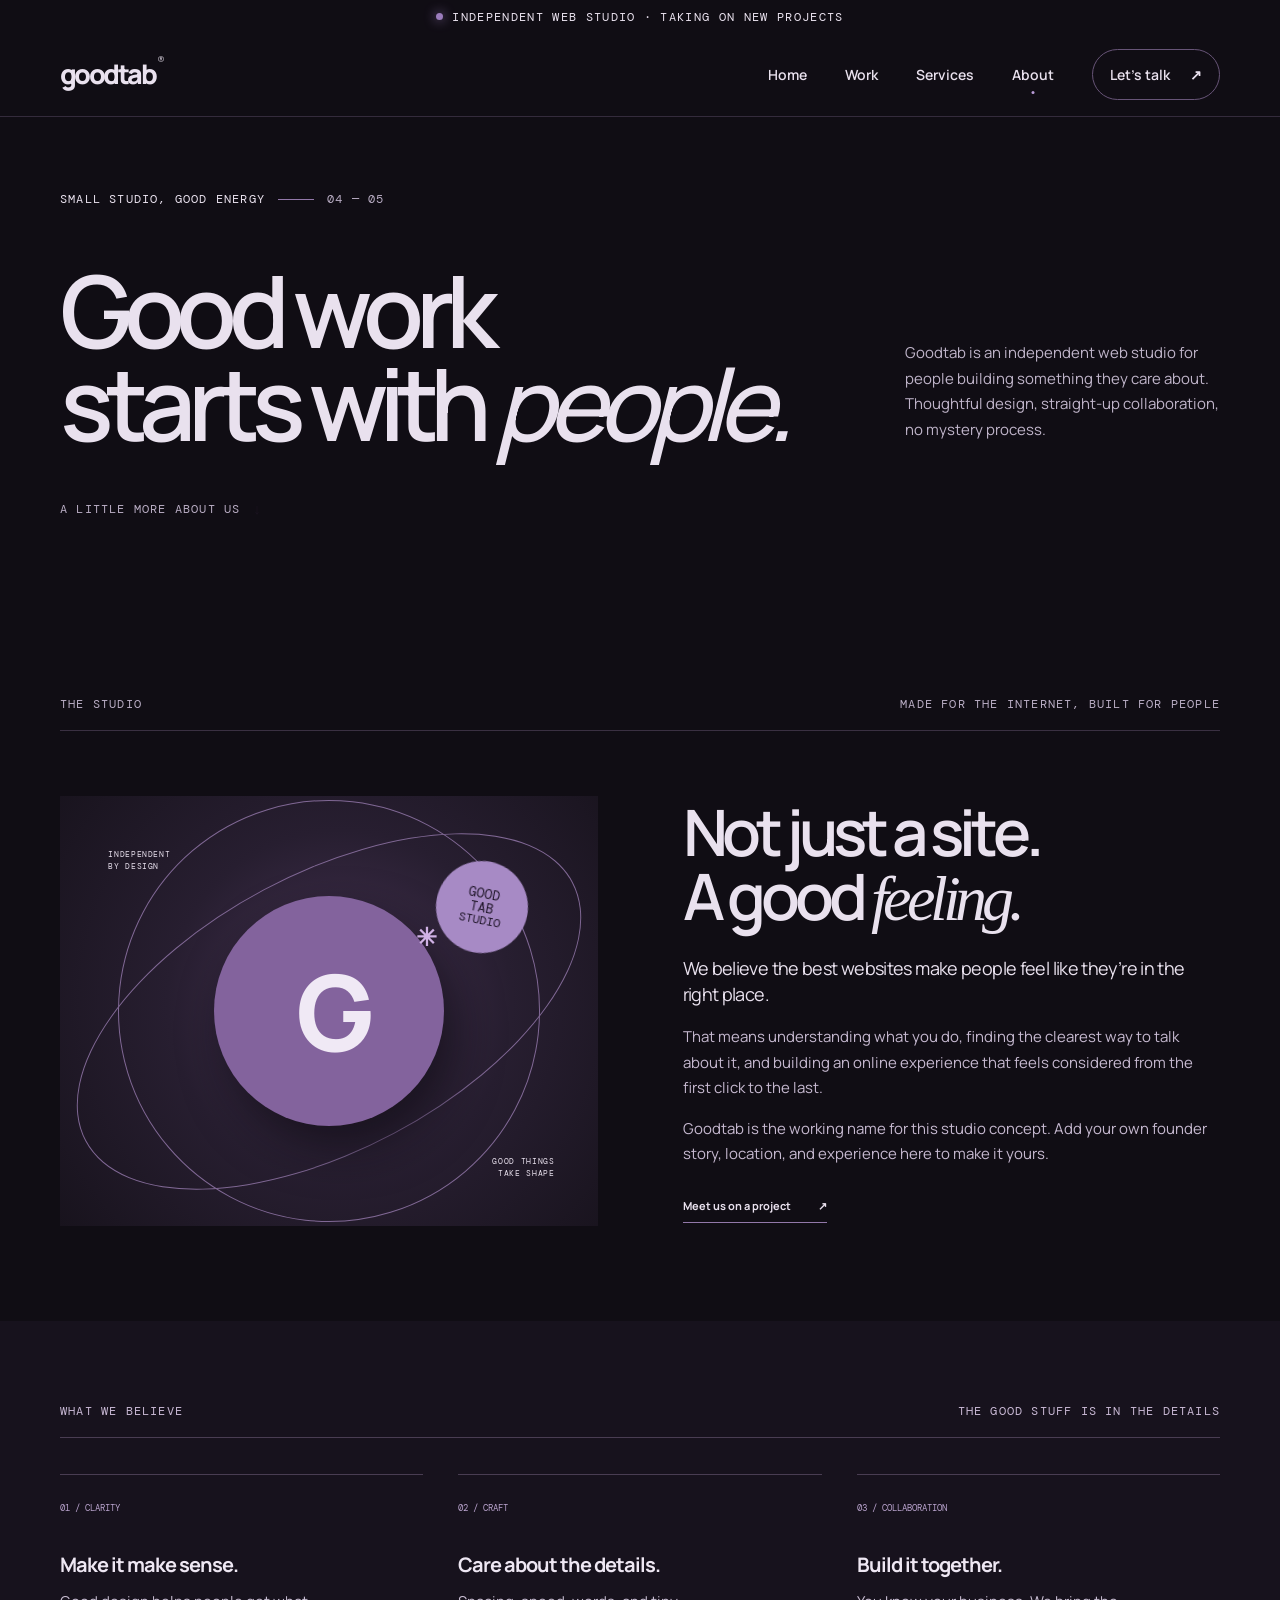
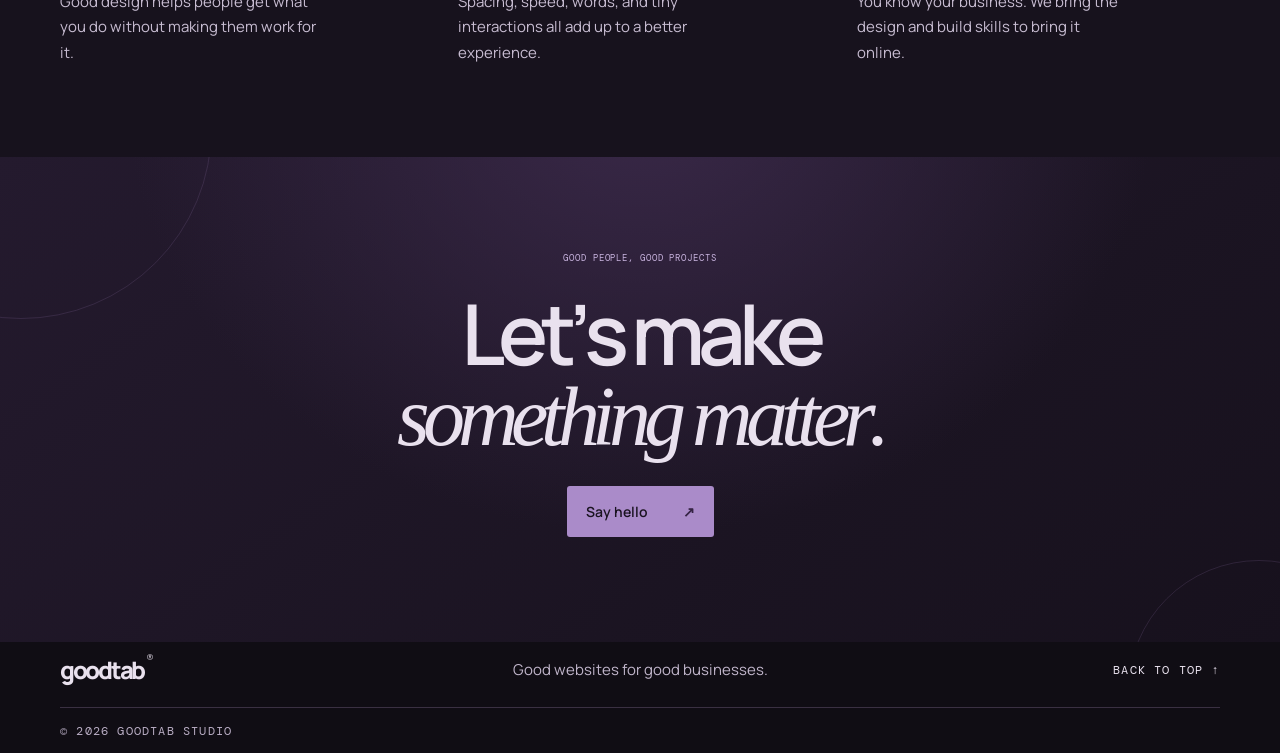
==== commit 83191346: "Add purple theme and directional page animations" ====
--- a/GoodTab/about.html
+++ b/GoodTab/about.html
@@ -1 +1 @@
-<!doctype html><html lang="en"><head><meta charset="utf-8"/><meta name="viewport" content="width=device-width,initial-scale=1"/><meta name="theme-color" content="#f7f7f2"/><meta name="description" content="Meet Goodtab, an independent website studio for small businesses."/><title>About — Goodtab</title><link rel="preconnect" href="https://fonts.googleapis.com"/><link rel="preconnect" href="https://fonts.gstatic.com" crossorigin/><link href="https://fonts.googleapis.com/css2?family=DM+Mono:wght@400;500&family=Manrope:wght@400;500;600;700;800&display=swap" rel="stylesheet"/><link rel="stylesheet" href="styles.css"/><script src="script.js" defer></script></head><body id="top"><div class="announcement"><span class="pulse"></span> Independent web studio · Taking on new projects</div><header class="site-header"><a class="wordmark" href="index.html">goodtab<span>®</span></a><button class="menu-toggle" aria-label="Open navigation" aria-expanded="false"><i></i><i></i></button><nav class="nav-links"><a href="index.html">Home</a><a href="work.html">Work</a><a href="services.html">Services</a><a aria-current="page" href="about.html">About</a><a class="nav-cta" href="contact.html">Let’s talk <span>↗</span></a></nav></header><main><section class="page-hero shell"><p class="eyebrow"><span>SMALL STUDIO, GOOD ENERGY</span><span class="eyebrow-line"></span><span>04 — 05</span></p><div class="page-hero-row"><h1>Good work<br/>starts with <em>people.</em></h1><p>Goodtab is an independent web studio for people building something they care about. Thoughtful design, straight-up collaboration, no mystery process.</p></div><a href="#story" class="scroll-cue">A LITTLE MORE ABOUT US <span>↓</span></a></section><section class="about-story section-pad shell" id="story"><div class="section-label"><span>THE STUDIO</span><span>MADE FOR THE INTERNET, BUILT FOR PEOPLE</span></div><div class="about-grid"><div class="about-art"><div class="about-art-circle">G<span>✳</span></div><div class="about-note note-top">INDEPENDENT<br/>BY DESIGN</div><div class="about-note note-bottom">GOOD THINGS<br/>TAKE SHAPE</div><div class="about-stamp">GOOD<br/>TAB<br/><small>STUDIO</small></div></div><div class="about-copy"><h2>Not just a site.<br/>A good <em>feeling.</em></h2><p class="large-copy">We believe the best websites make people feel like they’re in the right place.</p><p>That means understanding what you do, finding the clearest way to talk about it, and building an online experience that feels considered from the first click to the last.</p><p>Goodtab is the working name for this studio concept. Add your own founder story, location, and experience here to make it yours.</p><a class="under-link" href="contact.html">Meet us on a project <span>↗</span></a></div></div></section><section class="about-values"><div class="shell"><div class="section-label"><span>WHAT WE BELIEVE</span><span>THE GOOD STUFF IS IN THE DETAILS</span></div><div class="belief-grid"><article><span>01 / CLARITY</span><h3>Make it make sense.</h3><p>Good design helps people get what you do without making them work for it.</p></article><article><span>02 / CRAFT</span><h3>Care about the details.</h3><p>Spacing, speed, words, and tiny interactions all add up to a better experience.</p></article><article><span>03 / COLLABORATION</span><h3>Build it together.</h3><p>You know your business. We bring the design and build skills to bring it online.</p></article></div></div></section><section class="center-cta"><p class="eyebrow">GOOD PEOPLE, GOOD PROJECTS</p><h2>Let’s make<br/><em>something matter.</em></h2><a class="button button-dark" href="contact.html">Say hello <span>↗</span></a></section></main><footer class="footer shell"><a class="wordmark" href="index.html">goodtab<span>®</span></a><p>Good websites for good businesses.</p><a href="#top" class="back-top">BACK TO TOP ↑</a><small>© <span data-year></span> GOODTAB STUDIO</small></footer></body></html>
+<!doctype html><html lang="en"><head><meta charset="utf-8"/><meta name="viewport" content="width=device-width,initial-scale=1"/><meta name="theme-color" content="#100d14"/><meta name="description" content="Meet Goodtab, an independent website studio for small businesses."/><title>About — Goodtab</title><link rel="preconnect" href="https://fonts.googleapis.com"/><link rel="preconnect" href="https://fonts.gstatic.com" crossorigin/><link href="https://fonts.googleapis.com/css2?family=DM+Mono:wght@400;500&family=Manrope:wght@400;500;600;700;800&display=swap" rel="stylesheet"/><link rel="stylesheet" href="styles.css"/><script src="script.js" defer></script></head><body id="top" class="about-page"><div class="announcement"><span class="pulse"></span> Independent web studio · Taking on new projects</div><header class="site-header"><a class="wordmark" href="index.html">goodtab<span>®</span></a><button class="menu-toggle" aria-label="Open navigation" aria-expanded="false"><i></i><i></i></button><nav class="nav-links"><a href="index.html">Home</a><a href="work.html">Work</a><a href="services.html">Services</a><a aria-current="page" href="about.html">About</a><a class="nav-cta" href="contact.html">Let’s talk <span>↗</span></a></nav></header><main><section class="page-hero shell"><p class="eyebrow"><span>SMALL STUDIO, GOOD ENERGY</span><span class="eyebrow-line"></span><span>04 — 05</span></p><div class="page-hero-row"><h1>Good work<br/>starts with <em>people.</em></h1><p>Goodtab is an independent web studio for people building something they care about. Thoughtful design, straight-up collaboration, no mystery process.</p></div><a href="#story" class="scroll-cue">A LITTLE MORE ABOUT US <span>↓</span></a></section><section class="about-story section-pad shell" id="story"><div class="section-label"><span>THE STUDIO</span><span>MADE FOR THE INTERNET, BUILT FOR PEOPLE</span></div><div class="about-grid"><div class="about-art"><div class="about-art-circle">G<span>✳</span></div><div class="about-note note-top">INDEPENDENT<br/>BY DESIGN</div><div class="about-note note-bottom">GOOD THINGS<br/>TAKE SHAPE</div><div class="about-stamp">GOOD<br/>TAB<br/><small>STUDIO</small></div></div><div class="about-copy"><h2>Not just a site.<br/>A good <em>feeling.</em></h2><p class="large-copy">We believe the best websites make people feel like they’re in the right place.</p><p>That means understanding what you do, finding the clearest way to talk about it, and building an online experience that feels considered from the first click to the last.</p><p>Goodtab is the working name for this studio concept. Add your own founder story, location, and experience here to make it yours.</p><a class="under-link" href="contact.html">Meet us on a project <span>↗</span></a></div></div></section><section class="about-values"><div class="shell"><div class="section-label"><span>WHAT WE BELIEVE</span><span>THE GOOD STUFF IS IN THE DETAILS</span></div><div class="belief-grid"><article><span>01 / CLARITY</span><h3>Make it make sense.</h3><p>Good design helps people get what you do without making them work for it.</p></article><article><span>02 / CRAFT</span><h3>Care about the details.</h3><p>Spacing, speed, words, and tiny interactions all add up to a better experience.</p></article><article><span>03 / COLLABORATION</span><h3>Build it together.</h3><p>You know your business. We bring the design and build skills to bring it online.</p></article></div></div></section><section class="center-cta"><p class="eyebrow">GOOD PEOPLE, GOOD PROJECTS</p><h2>Let’s make<br/><em>something matter.</em></h2><a class="button button-dark" href="contact.html">Say hello <span>↗</span></a></section></main><footer class="footer shell"><a class="wordmark" href="index.html">goodtab<span>®</span></a><p>Good websites for good businesses.</p><a href="#top" class="back-top">BACK TO TOP ↑</a><small>© <span data-year></span> GOODTAB STUDIO</small></footer></body></html>
--- a/GoodTab/styles.css
+++ b/GoodTab/styles.css
@@ -1,4 +1,244 @@
-:root{--ink:#171917;--paper:#f7f7f2;--lime:#d7f45b;--muted:#73786e;--line:#dcded5;--display:"Manrope",Arial,sans-serif;--mono:"DM Mono",monospace}*{box-sizing:border-box}html{scroll-behavior:smooth}body{margin:0;background:var(--paper);color:var(--ink);font-family:var(--display);-webkit-font-smoothing:antialiased}a{color:inherit;text-decoration:none}.shell{width:min(1160px,calc(100% - 64px));margin-inline:auto}.announcement{height:33px;background:var(--ink);color:#f7f7f2;display:flex;align-items:center;justify-content:center;gap:9px;font:10px var(--mono);letter-spacing:.11em;text-transform:uppercase}.pulse{width:7px;height:7px;border-radius:50%;background:var(--lime);box-shadow:0 0 12px var(--lime)}.site-header{height:84px;padding:0 max(32px,calc((100vw - 1160px)/2));display:flex;align-items:center;justify-content:space-between;border-bottom:1px solid var(--line);position:relative;z-index:5;background:var(--paper)}.wordmark{font-size:27px;font-weight:800;letter-spacing:-.095em}.wordmark span{font:10px var(--mono);vertical-align:top;letter-spacing:0;margin-left:3px}.nav-links{display:flex;align-items:center;gap:38px;font-size:12px;font-weight:600}.nav-links a:not(.nav-cta):hover,.text-link:hover{opacity:.55}.nav-cta{padding:13px 17px;border:1px solid var(--ink);border-radius:40px}.nav-cta span{margin-left:17px}.menu-toggle{display:none}.hero{min-height:640px;padding-top:75px;position:relative;display:grid;grid-template-columns:1.03fr .97fr;align-items:center;gap:35px;padding-bottom:84px}.hero-copy{position:relative;z-index:2}.eyebrow,.section-label,.form-head,.offer-index,.project-tag,.art-caption,.hero-scroll,.footer small,.back-top{font:10px var(--mono);letter-spacing:.1em}.eyebrow{display:flex;align-items:center;gap:13px;margin:0 0 29px}.eyebrow-line{height:1px;background:var(--ink);width:36px}.eyebrow span:last-child{color:#9c9f96}.hero h1{font-size:clamp(58px,7.6vw,105px);line-height:.98;letter-spacing:-.085em;margin:0;max-width:660px;font-weight:600}.highlight{font-weight:500;font-style:italic;position:relative;z-index:0}.highlight:after{content:"";position:absolute;z-index:-1;background:var(--lime);height:30%;left:-3%;right:-5%;bottom:9%;transform:rotate(-2deg)}.hero-bottom{margin-top:37px;display:flex;align-items:flex-end;gap:35px}.hero-lede{font-size:14px;line-height:1.7;max-width:270px;margin:0;color:#4f544c}.hero-actions{display:flex;flex-direction:column;gap:17px;align-items:flex-start;min-width:160px}.button{display:inline-flex;align-items:center;justify-content:space-between;gap:35px;padding:16px 19px;border:0;border-radius:3px;font:600 12px var(--display);cursor:pointer;transition:transform .2s,background .2s}.button:hover{transform:translateY(-2px)}.button-dark{background:var(--ink);color:white}.button-dark span{color:var(--lime)}.text-link{font-size:11px;font-weight:700}.text-link span{margin-left:7px}.hero-art{height:440px;position:relative;display:flex;align-items:center;justify-content:center}.art-orbit{position:absolute;border:1px solid #d3d8c9;border-radius:50%;width:390px;height:390px;transform:rotate(-25deg)}.orbit-two{width:475px;height:295px;transform:rotate(25deg);border-color:#e0e3d9}.browser-card{position:absolute;box-shadow:0 22px 55px #272c1b24}.browser-back{width:270px;height:310px;background:#cdd5b7;transform:rotate(-9deg) translate(-35px,0);border-radius:4px;padding:15px}.browser-dots{display:flex;gap:5px}.browser-dots b{width:6px;height:6px;border-radius:50%;background:#87916f}.back-lines{margin-top:45px;display:flex;flex-direction:column;gap:11px}.back-lines i{height:8px;width:80%;background:#eef0e7;display:block}.back-lines i:nth-child(2){width:56%}.back-lines i:nth-child(3){height:122px;width:100%;margin-top:16px;background:#a2ae86}.browser-front{width:280px;height:340px;background:#f0b8a3;transform:rotate(7deg) translate(28px,4px);border-radius:4px;padding:17px 19px;display:flex;flex-direction:column;justify-content:space-between}.browser-top,.mock-footer{display:flex;justify-content:space-between;font:9px var(--mono);text-transform:uppercase;letter-spacing:.05em}.mock-brand{font-size:47px;line-height:.88;letter-spacing:-.09em;font-weight:800}.mock-brand em{font-style:normal;color:#f7f7f2}.art-sticker{position:absolute;z-index:2;right:8px;top:28px;width:102px;height:102px;background:var(--lime);border-radius:50%;display:grid;place-content:center;text-align:center;font:10px/1.4 var(--mono);letter-spacing:.08em;transform:rotate(9deg)}.art-sticker span{position:absolute;right:13px;top:10px;font-size:18px}.art-caption{position:absolute;bottom:1px;left:7%;right:7%;display:flex;justify-content:space-between;font-size:9px;color:#73786e}.hero-scroll{position:absolute;bottom:34px;left:0;display:flex;align-items:center;gap:11px;color:#74786f;font-size:9px}.scroll-line{height:25px;width:1px;background:var(--ink)}.ticker{overflow:hidden;background:var(--lime);padding:18px 0}.ticker-track{display:flex;align-items:center;justify-content:space-around;gap:42px;white-space:nowrap;font-size:11px;font-weight:800;letter-spacing:.12em}.ticker-track b{font-size:16px}.section-pad{padding-top:120px;padding-bottom:120px}.section-label{display:flex;justify-content:space-between;padding-bottom:18px;border-bottom:1px solid var(--line);color:#777b72;font-size:9px}.intro-grid{display:grid;grid-template-columns:1fr .75fr;gap:80px;padding:68px 0 80px}.intro h2,.work-heading h2,.process-layout h2,.offer-heading h2,.faq-layout h2,.contact-copy h2{font-size:clamp(46px,6vw,77px);letter-spacing:-.08em;line-height:.99;font-weight:600;margin:0}.intro h2 span,.work-heading h2 span,.process-layout h2 span,.offer-heading h2 span,.faq-layout h2 span,.contact-copy h2 span{font-style:italic;font-weight:500}.intro-text{padding-top:9px;max-width:430px}.large-copy{font-size:20px;line-height:1.45;letter-spacing:-.035em;margin:0 0 17px}.intro-text>p:not(.large-copy){font-size:13px;line-height:1.75;color:#6b7068;margin:0 0 27px}.under-link{font-size:11px;font-weight:700;border-bottom:1px solid var(--ink);padding-bottom:7px}.under-link span{margin-left:25px}.value-grid{display:grid;grid-template-columns:repeat(3,1fr);border-top:1px solid var(--line);border-bottom:1px solid var(--line)}.value-card{padding:23px 25px 28px;position:relative;min-height:195px;border-right:1px solid var(--line)}.value-card:first-child{padding-left:0}.value-card:last-child{border-right:0}.card-number{font:10px var(--mono);color:#9b9f96}.value-icon{font-size:29px;color:#87966c;margin:10px 0}.icon-lines{font-size:35px}.icon-arrow{color:#d18c72}.value-card h3{font-size:15px;margin:0 0 7px;letter-spacing:-.03em}.value-card p{font-size:11px;line-height:1.65;color:#777b72;max-width:250px;margin:0}.work-section{background:#efefe8}.work-heading{display:flex;align-items:flex-end;justify-content:space-between;padding:58px 0 45px}.work-heading p,.offer-heading p{font-size:12px;line-height:1.7;color:#6a6f66;max-width:280px;margin:0 0 4px}.project-grid{display:grid;grid-template-columns:1.15fr .85fr;gap:50px 24px}.project-large{grid-row:span 2}.project-visual{height:310px;position:relative;overflow:hidden;padding:30px}.project-large .project-visual{height:490px;padding:45px}.visual-sage{background:#c5cfb2}.visual-lilac{background:#d5c4de}.visual-blue{background:#afc7d1}.project-window{height:100%;background:#edf0e5;padding:20px 24px;position:relative;overflow:hidden}.mini-nav{display:flex;justify-content:space-between;font:9px var(--mono);letter-spacing:.04em}.mini-nav b{font-size:11px}.olive-title{position:absolute;top:30%;left:10%;font-size:clamp(32px,5vw,60px);line-height:.95;letter-spacing:-.08em;font-weight:600}.olive-title i{font-family:Georgia,serif;font-weight:400}.olive-circle{position:absolute;right:10%;top:32%;width:150px;height:150px;border-radius:50%;background:#de8d69;color:#f5eddf;display:grid;place-items:center;font:20px Georgia}.olive-note{position:absolute;bottom:10%;left:10%;font:10px var(--mono)}.project-tag{position:absolute;left:18px;bottom:15px;font-size:8px;color:#30342d;background:#f7f7f2c9;padding:7px 9px}.project-large .project-tag{left:45px;bottom:27px}.muse-top{font:12px var(--mono);letter-spacing:.1em}.muse-shape{position:absolute;width:195px;height:195px;border-radius:50% 50% 0 50%;background:#807093;right:-5px;top:55px;transform:rotate(30deg)}.muse-copy{position:absolute;left:28px;bottom:55px;font-size:40px;line-height:.95;letter-spacing:-.08em;font-weight:700}.muse-copy i{font-family:Georgia,serif;font-weight:400}.bloom-label{font-weight:800;font-size:20px;letter-spacing:-.08em;line-height:.8}.bloom-label span{font-weight:400}.flower{position:absolute;color:#ea876b}.flower-a{font-size:125px;right:25px;top:45px;transform:rotate(-12deg)}.flower-b{font-size:77px;right:142px;top:143px;color:#f4e3b0}.bloom-copy{position:absolute;left:30px;bottom:50px;font-size:31px;line-height:1;letter-spacing:-.07em;font-weight:700}.project-meta{display:flex;justify-content:space-between;align-items:center;padding-top:13px}.project-meta h3{margin:0;font-size:15px;letter-spacing:-.03em}.project-meta p{margin:4px 0 0;font-size:10px;color:#777b72}.project-arrow{width:30px;height:30px;border:1px solid #cdd0c6;border-radius:50%;display:grid;place-items:center;font-size:12px}.process-layout{display:grid;grid-template-columns:.9fr 1.1fr;gap:70px;padding-top:68px}.process-list article{display:grid;grid-template-columns:45px 1fr 20px;gap:15px;border-top:1px solid var(--line);padding:22px 0}.process-list article:last-child{border-bottom:1px solid var(--line)}.process-list article>span{font:10px var(--mono);color:#888d83;padding-top:3px}.process-list h3{margin:0 0 6px;font-size:15px;letter-spacing:-.03em}.process-list p{margin:0;font-size:11px;line-height:1.65;color:#74796f;max-width:365px}.process-list article>b{font-weight:400;color:#858a7e}.offer-section{background:#1b1e1a;color:#f7f7f2}.offer-section .section-label{border-color:#42463f;color:#b0b4aa}.offer-heading{display:flex;justify-content:space-between;align-items:flex-end;padding:58px 0 44px}.offer-heading p{color:#b0b4aa}.offer-grid{display:grid;grid-template-columns:repeat(3,1fr);gap:12px}.offer-card{position:relative;border:1px solid #464a42;padding:27px 25px 24px;min-height:365px;display:flex;flex-direction:column}.offer-featured{background:#252a23;border-color:#b1c648}.offer-index{font-size:9px;color:#b7bcaf}.offer-card h3{font-size:27px;letter-spacing:-.07em;margin:30px 0 10px}.offer-card>p{font-size:11px;line-height:1.7;color:#b2b6ad;max-width:270px;margin:0 0 18px}.offer-card ul{list-style:none;padding:0;margin:0 0 20px}.offer-card li{font-size:10px;color:#d3d6cd;padding:8px 0;border-bottom:1px solid #41463e}.offer-card li:before{content:"+";color:var(--lime);margin-right:9px}.offer-link{margin-top:auto;padding-top:17px;border-top:1px solid #464a42;display:flex;justify-content:space-between;font-size:11px;font-weight:700}.offer-link span{color:var(--lime)}.offer-badge{position:absolute;right:0;top:0;background:var(--lime);color:var(--ink);padding:8px 10px;font:8px var(--mono);letter-spacing:.08em}.price-row{display:flex;align-items:center;justify-content:space-between;margin:0 0 14px}.price-row span{font:8px var(--mono);color:#b7bcaf}.price-row strong{font-size:21px;letter-spacing:-.06em}.package-note{font:9px var(--mono);color:#9ea398;margin:18px 0 0}.faq-layout{display:grid;grid-template-columns:.8fr 1.2fr;gap:80px;padding-top:64px}.faq-list details{border-top:1px solid var(--line);padding:20px 0}.faq-list details:last-child{border-bottom:1px solid var(--line)}.faq-list summary{list-style:none;cursor:pointer;display:flex;justify-content:space-between;font-size:13px;font-weight:600}.faq-list summary::-webkit-details-marker{display:none}.faq-list summary span{font-size:18px;font-weight:400;transition:transform .2s}.faq-list details[open] summary span{transform:rotate(45deg)}.faq-list details p{font-size:11px;line-height:1.7;color:#73786e;max-width:470px;margin:13px 0 0}.contact-section{background:var(--lime);padding-bottom:100px}.contact-section .section-label{border-color:#a9c13e;color:#4f5d1c}.contact-grid{display:grid;grid-template-columns:1fr .83fr;gap:85px}.contact-copy h2{font-size:clamp(56px,7vw,88px);margin-top:64px}.contact-copy>p{font-size:13px;margin-top:22px}.contact-doodle{font-size:90px;line-height:1;margin-top:52px;color:#657b23}.order-form{background:var(--paper);padding:30px 33px 23px;box-shadow:0 22px 50px #41521218}.form-head{display:flex;justify-content:space-between;color:#7c8177;font-size:8px;margin-bottom:22px}.order-form label{display:block;font-size:10px;font-weight:700;margin-bottom:15px}.order-form input,.order-form select,.order-form textarea{display:block;width:100%;margin-top:7px;border:0;border-bottom:1px solid #d7dad0;background:transparent;border-radius:0;padding:10px 0;font:11px var(--display);color:var(--ink);outline:none}.order-form input:focus,.order-form select:focus,.order-form textarea:focus{border-color:#626e35}.order-form input::placeholder,.order-form textarea::placeholder{color:#a2a69d}.order-form textarea{resize:vertical}.button-lime{background:var(--lime);width:100%;margin-top:3px;color:var(--ink)}.button-lime span{font-size:16px}.form-feedback{font-size:9px;line-height:1.5;color:#777b72;margin:10px 0 0}.form-fine{font-size:8px;color:#9a9e94;margin:13px 0 0}.footer{display:grid;grid-template-columns:1fr 1fr 1fr;align-items:center;min-height:110px;gap:10px}.footer .wordmark{font-size:24px}.footer p{font-size:10px;color:#777b72;text-align:center}.back-top{text-align:right;font-size:8px}.footer small{grid-column:1/-1;color:#8a8e85;font-size:8px;border-top:1px solid var(--line);padding-top:15px;padding-bottom:14px}.reveal{opacity:0;transform:translateY(18px);transition:opacity .65s ease,transform .65s ease}.reveal.visible{opacity:1;transform:translateY(0)}@media(max-width:850px){.hero{grid-template-columns:1fr .9fr;gap:5px}.hero h1{font-size:clamp(58px,8vw,80px)}.hero-art{transform:scale(.85);margin-left:-35px}.hero-bottom{flex-direction:column;align-items:flex-start;gap:20px}.intro-grid{gap:35px}.process-layout,.faq-layout{gap:38px}.contact-grid{gap:42px}.project-large .project-visual{height:420px}.olive-circle{width:110px;height:110px}.olive-title{font-size:48px}}@media(max-width:650px){.shell{width:calc(100% - 38px)}.announcement{font-size:8px}.site-header{height:70px;padding:0 19px}.wordmark{font-size:24px}.menu-toggle{display:flex;width:38px;height:38px;align-items:center;justify-content:center;flex-direction:column;gap:5px;background:none;border:1px solid var(--line);border-radius:50%}.menu-toggle i{width:13px;height:1px;background:var(--ink);transition:transform .2s}.menu-toggle[aria-expanded=true] i:first-child{transform:translateY(3px) rotate(45deg)}.menu-toggle[aria-expanded=true] i:last-child{transform:translateY(-3px) rotate(-45deg)}.nav-links{display:none;position:absolute;top:70px;left:0;right:0;background:var(--paper);padding:20px 19px 25px;border-bottom:1px solid var(--line);flex-direction:column;align-items:stretch;gap:0}.nav-links.open{display:flex}.nav-links>a{padding:14px 0}.nav-links .nav-cta{margin-top:7px;text-align:center;padding:13px}.hero{display:flex;flex-direction:column;align-items:stretch;padding-top:52px;padding-bottom:82px;min-height:0}.eyebrow{font-size:8px;margin-bottom:24px}.hero h1{font-size:clamp(55px,14vw,84px)}.hero-bottom{margin-top:24px;gap:19px}.hero-lede{max-width:330px;font-size:13px}.hero-actions{flex-direction:row;align-items:center;gap:20px}.button{padding:14px 16px;gap:23px}.text-link{font-size:10px}.hero-art{height:365px;transform:scale(.85);transform-origin:center;margin:-6px 0 -22px}.art-orbit{width:330px;height:330px}.orbit-two{width:390px;height:255px}.browser-back{width:225px;height:270px}.browser-front{width:235px;height:285px}.mock-brand{font-size:39px}.art-sticker{right:4%;top:16px;width:87px;height:87px;font-size:9px}.art-caption{left:4%;right:4%;font-size:7px}.hero-scroll{bottom:25px}.ticker{padding:15px 0}.ticker-track{justify-content:flex-start;gap:25px;font-size:9px;animation:marquee 24s linear infinite}.section-pad{padding-top:80px;padding-bottom:80px}.section-label{font-size:7px;gap:12px}.section-label span:last-child{text-align:right}.intro-grid{grid-template-columns:1fr;gap:22px;padding:45px 0}.intro h2,.work-heading h2,.process-layout h2,.offer-heading h2,.faq-layout h2{font-size:clamp(45px,12vw,66px)}.intro-text{max-width:480px}.large-copy{font-size:18px}.value-grid{grid-template-columns:1fr}.value-card,.value-card:first-child{border-right:0;border-bottom:1px solid var(--line);padding:20px 0;min-height:0}.value-card:last-child{border-bottom:0}.value-icon{margin:9px 0}.value-card p{max-width:360px}.work-heading,.offer-heading{display:block;padding:43px 0 30px}.work-heading p,.offer-heading p{margin-top:18px}.project-grid{grid-template-columns:1fr;gap:30px}.project-large{grid-row:auto}.project-large .project-visual{height:380px;padding:25px}.project-visual{height:300px}.mini-nav{font-size:7px}.mini-nav b{font-size:9px}.olive-title{font-size:43px;top:34%;left:8%}.olive-circle{width:95px;height:95px;right:7%;font-size:14px}.olive-note{font-size:8px}.project-large .project-tag{left:18px;bottom:15px}.process-layout,.faq-layout{grid-template-columns:1fr;gap:33px;padding-top:45px}.process-list article{grid-template-columns:32px 1fr 16px;gap:11px}.process-list h3{font-size:14px}.offer-grid{grid-template-columns:1fr;gap:10px}.offer-card{min-height:330px;padding:24px 21px}.offer-card h3{margin-top:24px}.faq-layout{padding-top:45px}.faq-list summary{font-size:12px}.contact-grid{grid-template-columns:1fr;gap:38px}.contact-copy h2{font-size:clamp(58px,15vw,82px);margin-top:45px}.contact-copy>p{font-size:12px}.contact-doodle{font-size:54px;margin-top:25px}.order-form{padding:24px 21px 20px}.footer{grid-template-columns:1fr 1fr;min-height:120px;padding-top:23px}.footer p{display:none}.back-top{grid-column:2;grid-row:1}.footer small{margin-top:14px}@keyframes marquee{to{transform:translateX(-30%)}}}@media(prefers-reduced-motion:reduce){html{scroll-behavior:auto}*,*:before,*:after{animation-duration:.01ms!important;animation-iteration-count:1!important;transition-duration:.01ms!important}}
+:root{--ink:#171917;--paper:#090b0a;--lime:#b9c8a5;--muted:#b7bdb3;--line:#343933;--text:#f2f4ef;--display:"Manrope",Arial,sans-serif;--mono:"DM Mono",monospace}*{box-sizing:border-box}html{scroll-behavior:smooth}body{margin:0;background:var(--paper);color:var(--ink);font-family:var(--display);-webkit-font-smoothing:antialiased}a{color:inherit;text-decoration:none}.shell{width:min(1160px,calc(100% - 64px));margin-inline:auto}.announcement{height:33px;background:var(--ink);color:#f7f7f2;display:flex;align-items:center;justify-content:center;gap:9px;font:10px var(--mono);letter-spacing:.11em;text-transform:uppercase}.pulse{width:7px;height:7px;border-radius:50%;background:var(--lime);box-shadow:0 0 12px var(--lime)}.site-header{height:84px;padding:0 max(32px,calc((100vw - 1160px)/2));display:flex;align-items:center;justify-content:space-between;border-bottom:1px solid var(--line);position:relative;z-index:5;background:var(--paper)}.wordmark{font-size:27px;font-weight:800;letter-spacing:-.095em}.wordmark span{font:10px var(--mono);vertical-align:top;letter-spacing:0;margin-left:3px}.nav-links{display:flex;align-items:center;gap:38px;font-size:12px;font-weight:600}.nav-links a:not(.nav-cta):hover,.text-link:hover{opacity:.55}.nav-cta{padding:13px 17px;border:1px solid var(--ink);border-radius:40px}.nav-cta span{margin-left:17px}.menu-toggle{display:none}.hero{min-height:640px;padding-top:75px;position:relative;display:grid;grid-template-columns:1.03fr .97fr;align-items:center;gap:35px;padding-bottom:84px}.hero-copy{position:relative;z-index:2}.eyebrow,.section-label,.form-head,.offer-index,.project-tag,.art-caption,.hero-scroll,.footer small,.back-top{font:10px var(--mono);letter-spacing:.1em}.eyebrow{display:flex;align-items:center;gap:13px;margin:0 0 29px}.eyebrow-line{height:1px;background:var(--ink);width:36px}.eyebrow span:last-child{color:#9c9f96}.hero h1{font-size:clamp(58px,7.6vw,105px);line-height:.98;letter-spacing:-.085em;margin:0;max-width:660px;font-weight:600}.highlight{font-weight:500;font-style:italic;position:relative;z-index:0}.highlight:after{content:"";position:absolute;z-index:-1;background:var(--lime);height:30%;left:-3%;right:-5%;bottom:9%;transform:rotate(-2deg)}.hero-bottom{margin-top:37px;display:flex;align-items:flex-end;gap:35px}.hero-lede{font-size:14px;line-height:1.7;max-width:270px;margin:0;color:#4f544c}.hero-actions{display:flex;flex-direction:column;gap:17px;align-items:flex-start;min-width:160px}.button{display:inline-flex;align-items:center;justify-content:space-between;gap:35px;padding:16px 19px;border:0;border-radius:3px;font:600 12px var(--display);cursor:pointer;transition:transform .2s,background .2s}.button:hover{transform:translateY(-2px)}.button-dark{background:var(--ink);color:white}.button-dark span{color:var(--lime)}.text-link{font-size:11px;font-weight:700}.text-link span{margin-left:7px}.hero-art{height:440px;position:relative;display:flex;align-items:center;justify-content:center}.art-orbit{position:absolute;border:1px solid #d3d8c9;border-radius:50%;width:390px;height:390px;transform:rotate(-25deg)}.orbit-two{width:475px;height:295px;transform:rotate(25deg);border-color:#e0e3d9}.browser-card{position:absolute;box-shadow:0 22px 55px #272c1b24}.browser-back{width:270px;height:310px;background:#cdd5b7;transform:rotate(-9deg) translate(-35px,0);border-radius:4px;padding:15px}.browser-dots{display:flex;gap:5px}.browser-dots b{width:6px;height:6px;border-radius:50%;background:#87916f}.back-lines{margin-top:45px;display:flex;flex-direction:column;gap:11px}.back-lines i{height:8px;width:80%;background:#eef0e7;display:block}.back-lines i:nth-child(2){width:56%}.back-lines i:nth-child(3){height:122px;width:100%;margin-top:16px;background:#a2ae86}.browser-front{width:280px;height:340px;background:#f0b8a3;transform:rotate(7deg) translate(28px,4px);border-radius:4px;padding:17px 19px;display:flex;flex-direction:column;justify-content:space-between}.browser-top,.mock-footer{display:flex;justify-content:space-between;font:9px var(--mono);text-transform:uppercase;letter-spacing:.05em}.mock-brand{font-size:47px;line-height:.88;letter-spacing:-.09em;font-weight:800}.mock-brand em{font-style:normal;color:#f7f7f2}.art-sticker{position:absolute;z-index:2;right:8px;top:28px;width:102px;height:102px;background:var(--lime);border-radius:50%;display:grid;place-content:center;text-align:center;font:10px/1.4 var(--mono);letter-spacing:.08em;transform:rotate(9deg)}.art-sticker span{position:absolute;right:13px;top:10px;font-size:18px}.art-caption{position:absolute;bottom:1px;left:7%;right:7%;display:flex;justify-content:space-between;font-size:9px;color:#73786e}.hero-scroll{position:absolute;bottom:34px;left:0;display:flex;align-items:center;gap:11px;color:#74786f;font-size:9px}.scroll-line{height:25px;width:1px;background:var(--ink)}.ticker{overflow:hidden;background:var(--lime);padding:18px 0}.ticker-track{display:flex;align-items:center;justify-content:space-around;gap:42px;white-space:nowrap;font-size:11px;font-weight:800;letter-spacing:.12em}.ticker-track b{font-size:16px}.section-pad{padding-top:120px;padding-bottom:120px}.section-label{display:flex;justify-content:space-between;padding-bottom:18px;border-bottom:1px solid var(--line);color:#777b72;font-size:9px}.intro-grid{display:grid;grid-template-columns:1fr .75fr;gap:80px;padding:68px 0 80px}.intro h2,.work-heading h2,.process-layout h2,.offer-heading h2,.faq-layout h2,.contact-copy h2{font-size:clamp(46px,6vw,77px);letter-spacing:-.08em;line-height:.99;font-weight:600;margin:0}.intro h2 span,.work-heading h2 span,.process-layout h2 span,.offer-heading h2 span,.faq-layout h2 span,.contact-copy h2 span{font-style:italic;font-weight:500}.intro-text{padding-top:9px;max-width:430px}.large-copy{font-size:20px;line-height:1.45;letter-spacing:-.035em;margin:0 0 17px}.intro-text>p:not(.large-copy){font-size:13px;line-height:1.75;color:#6b7068;margin:0 0 27px}.under-link{font-size:11px;font-weight:700;border-bottom:1px solid var(--ink);padding-bottom:7px}.under-link span{margin-left:25px}.value-grid{display:grid;grid-template-columns:repeat(3,1fr);border-top:1px solid var(--line);border-bottom:1px solid var(--line)}.value-card{padding:23px 25px 28px;position:relative;min-height:195px;border-right:1px solid var(--line)}.value-card:first-child{padding-left:0}.value-card:last-child{border-right:0}.card-number{font:10px var(--mono);color:#9b9f96}.value-icon{font-size:29px;color:#87966c;margin:10px 0}.icon-lines{font-size:35px}.icon-arrow{color:#d18c72}.value-card h3{font-size:15px;margin:0 0 7px;letter-spacing:-.03em}.value-card p{font-size:11px;line-height:1.65;color:#777b72;max-width:250px;margin:0}.work-section{background:#efefe8}.work-heading{display:flex;align-items:flex-end;justify-content:space-between;padding:58px 0 45px}.work-heading p,.offer-heading p{font-size:12px;line-height:1.7;color:#6a6f66;max-width:280px;margin:0 0 4px}.project-grid{display:grid;grid-template-columns:1.15fr .85fr;gap:50px 24px}.project-large{grid-row:span 2}.project-visual{height:310px;position:relative;overflow:hidden;padding:30px}.project-large .project-visual{height:490px;padding:45px}.visual-sage{background:#c5cfb2}.visual-lilac{background:#d5c4de}.visual-blue{background:#afc7d1}.project-window{height:100%;background:#edf0e5;padding:20px 24px;position:relative;overflow:hidden}.mini-nav{display:flex;justify-content:space-between;font:9px var(--mono);letter-spacing:.04em}.mini-nav b{font-size:11px}.olive-title{position:absolute;top:30%;left:10%;font-size:clamp(32px,5vw,60px);line-height:.95;letter-spacing:-.08em;font-weight:600}.olive-title i{font-family:Georgia,serif;font-weight:400}.olive-circle{position:absolute;right:10%;top:32%;width:150px;height:150px;border-radius:50%;background:#de8d69;color:#f5eddf;display:grid;place-items:center;font:20px Georgia}.olive-note{position:absolute;bottom:10%;left:10%;font:10px var(--mono)}.project-tag{position:absolute;left:18px;bottom:15px;font-size:8px;color:#30342d;background:#f7f7f2c9;padding:7px 9px}.project-large .project-tag{left:45px;bottom:27px}.muse-top{font:12px var(--mono);letter-spacing:.1em}.muse-shape{position:absolute;width:195px;height:195px;border-radius:50% 50% 0 50%;background:#807093;right:-5px;top:55px;transform:rotate(30deg)}.muse-copy{position:absolute;left:28px;bottom:55px;font-size:40px;line-height:.95;letter-spacing:-.08em;font-weight:700}.muse-copy i{font-family:Georgia,serif;font-weight:400}.bloom-label{font-weight:800;font-size:20px;letter-spacing:-.08em;line-height:.8}.bloom-label span{font-weight:400}.flower{position:absolute;color:#ea876b}.flower-a{font-size:125px;right:25px;top:45px;transform:rotate(-12deg)}.flower-b{font-size:77px;right:142px;top:143px;color:#f4e3b0}.bloom-copy{position:absolute;left:30px;bottom:50px;font-size:31px;line-height:1;letter-spacing:-.07em;font-weight:700}.project-meta{display:flex;justify-content:space-between;align-items:center;padding-top:13px}.project-meta h3{margin:0;font-size:15px;letter-spacing:-.03em}.project-meta p{margin:4px 0 0;font-size:10px;color:#777b72}.project-arrow{width:30px;height:30px;border:1px solid #cdd0c6;border-radius:50%;display:grid;place-items:center;font-size:12px}.process-layout{display:grid;grid-template-columns:.9fr 1.1fr;gap:70px;padding-top:68px}.process-list article{display:grid;grid-template-columns:45px 1fr 20px;gap:15px;border-top:1px solid var(--line);padding:22px 0}.process-list article:last-child{border-bottom:1px solid var(--line)}.process-list article>span{font:10px var(--mono);color:#888d83;padding-top:3px}.process-list h3{margin:0 0 6px;font-size:15px;letter-spacing:-.03em}.process-list p{margin:0;font-size:11px;line-height:1.65;color:#74796f;max-width:365px}.process-list article>b{font-weight:400;color:#858a7e}.offer-section{background:#1b1e1a;color:#f7f7f2}.offer-section .section-label{border-color:#42463f;color:#b0b4aa}.offer-heading{display:flex;justify-content:space-between;align-items:flex-end;padding:58px 0 44px}.offer-heading p{color:#b0b4aa}.offer-grid{display:grid;grid-template-columns:repeat(3,1fr);gap:12px}.offer-card{position:relative;border:1px solid #464a42;padding:27px 25px 24px;min-height:365px;display:flex;flex-direction:column}.offer-featured{background:#252a23;border-color:#b1c648}.offer-index{font-size:9px;color:#b7bcaf}.offer-card h3{font-size:27px;letter-spacing:-.07em;margin:30px 0 10px}.offer-card>p{font-size:11px;line-height:1.7;color:#b2b6ad;max-width:270px;margin:0 0 18px}.offer-card ul{list-style:none;padding:0;margin:0 0 20px}.offer-card li{font-size:10px;color:#d3d6cd;padding:8px 0;border-bottom:1px solid #41463e}.offer-card li:before{content:"+";color:var(--lime);margin-right:9px}.offer-link{margin-top:auto;padding-top:17px;border-top:1px solid #464a42;display:flex;justify-content:space-between;font-size:11px;font-weight:700}.offer-link span{color:var(--lime)}.offer-badge{position:absolute;right:0;top:0;background:var(--lime);color:var(--ink);padding:8px 10px;font:8px var(--mono);letter-spacing:.08em}.price-row{display:flex;align-items:center;justify-content:space-between;margin:0 0 14px}.price-row span{font:8px var(--mono);color:#b7bcaf}.price-row strong{font-size:21px;letter-spacing:-.06em}.package-note{font:9px var(--mono);color:#9ea398;margin:18px 0 0}.faq-layout{display:grid;grid-template-columns:.8fr 1.2fr;gap:80px;padding-top:64px}.faq-list details{border-top:1px solid var(--line);padding:20px 0}.faq-list details:last-child{border-bottom:1px solid var(--line)}.faq-list summary{list-style:none;cursor:pointer;display:flex;justify-content:space-between;font-size:13px;font-weight:600}.faq-list summary::-webkit-details-marker{display:none}.faq-list summary span{font-size:18px;font-weight:400;transition:transform .2s}.faq-list details[open] summary span{transform:rotate(45deg)}.faq-list details p{font-size:11px;line-height:1.7;color:#73786e;max-width:470px;margin:13px 0 0}.contact-section{background:var(--lime);padding-bottom:100px}.contact-section .section-label{border-color:#a9c13e;color:#4f5d1c}.contact-grid{display:grid;grid-template-columns:1fr .83fr;gap:85px}.contact-copy h2{font-size:clamp(56px,7vw,88px);margin-top:64px}.contact-copy>p{font-size:13px;margin-top:22px}.contact-doodle{font-size:90px;line-height:1;margin-top:52px;color:#657b23}.order-form{background:var(--paper);padding:30px 33px 23px;box-shadow:0 22px 50px #41521218}.form-head{display:flex;justify-content:space-between;color:#7c8177;font-size:8px;margin-bottom:22px}.order-form label{display:block;font-size:10px;font-weight:700;margin-bottom:15px}.order-form input,.order-form select,.order-form textarea{display:block;width:100%;margin-top:7px;border:0;border-bottom:1px solid #d7dad0;background:transparent;border-radius:0;padding:10px 0;font:11px var(--display);color:var(--ink);outline:none}.order-form input:focus,.order-form select:focus,.order-form textarea:focus{border-color:#626e35}.order-form input::placeholder,.order-form textarea::placeholder{color:#a2a69d}.order-form textarea{resize:vertical}.button-lime{background:var(--lime);width:100%;margin-top:3px;color:var(--ink)}.button-lime span{font-size:16px}.form-feedback{font-size:9px;line-height:1.5;color:#777b72;margin:10px 0 0}.form-fine{font-size:8px;color:#9a9e94;margin:13px 0 0}.footer{display:grid;grid-template-columns:1fr 1fr 1fr;align-items:center;min-height:110px;gap:10px}.footer .wordmark{font-size:24px}.footer p{font-size:10px;color:#777b72;text-align:center}.back-top{text-align:right;font-size:8px}.footer small{grid-column:1/-1;color:#8a8e85;font-size:8px;border-top:1px solid var(--line);padding-top:15px;padding-bottom:14px}.reveal{opacity:0;transform:translateY(18px);transition:opacity .65s ease,transform .65s ease}.reveal.visible{opacity:1;transform:translateY(0)}@media(max-width:850px){.hero{grid-template-columns:1fr .9fr;gap:5px}.hero h1{font-size:clamp(58px,8vw,80px)}.hero-art{transform:scale(.85);margin-left:-35px}.hero-bottom{flex-direction:column;align-items:flex-start;gap:20px}.intro-grid{gap:35px}.process-layout,.faq-layout{gap:38px}.contact-grid{gap:42px}.project-large .project-visual{height:420px}.olive-circle{width:110px;height:110px}.olive-title{font-size:48px}}@media(max-width:650px){.shell{width:calc(100% - 38px)}.announcement{font-size:8px}.site-header{height:70px;padding:0 19px}.wordmark{font-size:24px}.menu-toggle{display:flex;width:38px;height:38px;align-items:center;justify-content:center;flex-direction:column;gap:5px;background:none;border:1px solid var(--line);border-radius:50%}.menu-toggle i{width:13px;height:1px;background:var(--ink);transition:transform .2s}.menu-toggle[aria-expanded=true] i:first-child{transform:translateY(3px) rotate(45deg)}.menu-toggle[aria-expanded=true] i:last-child{transform:translateY(-3px) rotate(-45deg)}.nav-links{display:none;position:absolute;top:70px;left:0;right:0;background:var(--paper);padding:20px 19px 25px;border-bottom:1px solid var(--line);flex-direction:column;align-items:stretch;gap:0}.nav-links.open{display:flex}.nav-links>a{padding:14px 0}.nav-links .nav-cta{margin-top:7px;text-align:center;padding:13px}.hero{display:flex;flex-direction:column;align-items:stretch;padding-top:52px;padding-bottom:82px;min-height:0}.eyebrow{font-size:8px;margin-bottom:24px}.hero h1{font-size:clamp(55px,14vw,84px)}.hero-bottom{margin-top:24px;gap:19px}.hero-lede{max-width:330px;font-size:13px}.hero-actions{flex-direction:row;align-items:center;gap:20px}.button{padding:14px 16px;gap:23px}.text-link{font-size:10px}.hero-art{height:365px;transform:scale(.85);transform-origin:center;margin:-6px 0 -22px}.art-orbit{width:330px;height:330px}.orbit-two{width:390px;height:255px}.browser-back{width:225px;height:270px}.browser-front{width:235px;height:285px}.mock-brand{font-size:39px}.art-sticker{right:4%;top:16px;width:87px;height:87px;font-size:9px}.art-caption{left:4%;right:4%;font-size:7px}.hero-scroll{bottom:25px}.ticker{padding:15px 0}.ticker-track{justify-content:flex-start;gap:25px;font-size:9px;animation:marquee 24s linear infinite}.section-pad{padding-top:80px;padding-bottom:80px}.section-label{font-size:7px;gap:12px}.section-label span:last-child{text-align:right}.intro-grid{grid-template-columns:1fr;gap:22px;padding:45px 0}.intro h2,.work-heading h2,.process-layout h2,.offer-heading h2,.faq-layout h2{font-size:clamp(45px,12vw,66px)}.intro-text{max-width:480px}.large-copy{font-size:18px}.value-grid{grid-template-columns:1fr}.value-card,.value-card:first-child{border-right:0;border-bottom:1px solid var(--line);padding:20px 0;min-height:0}.value-card:last-child{border-bottom:0}.value-icon{margin:9px 0}.value-card p{max-width:360px}.work-heading,.offer-heading{display:block;padding:43px 0 30px}.work-heading p,.offer-heading p{margin-top:18px}.project-grid{grid-template-columns:1fr;gap:30px}.project-large{grid-row:auto}.project-large .project-visual{height:380px;padding:25px}.project-visual{height:300px}.mini-nav{font-size:7px}.mini-nav b{font-size:9px}.olive-title{font-size:43px;top:34%;left:8%}.olive-circle{width:95px;height:95px;right:7%;font-size:14px}.olive-note{font-size:8px}.project-large .project-tag{left:18px;bottom:15px}.process-layout,.faq-layout{grid-template-columns:1fr;gap:33px;padding-top:45px}.process-list article{grid-template-columns:32px 1fr 16px;gap:11px}.process-list h3{font-size:14px}.offer-grid{grid-template-columns:1fr;gap:10px}.offer-card{min-height:330px;padding:24px 21px}.offer-card h3{margin-top:24px}.faq-layout{padding-top:45px}.faq-list summary{font-size:12px}.contact-grid{grid-template-columns:1fr;gap:38px}.contact-copy h2{font-size:clamp(58px,15vw,82px);margin-top:45px}.contact-copy>p{font-size:12px}.contact-doodle{font-size:54px;margin-top:25px}.order-form{padding:24px 21px 20px}.footer{grid-template-columns:1fr 1fr;min-height:120px;padding-top:23px}.footer p{display:none}.back-top{grid-column:2;grid-row:1}.footer small{margin-top:14px}@keyframes marquee{to{transform:translateX(-30%)}}}@media(prefers-reduced-motion:reduce){html{scroll-behavior:auto}*,*:before,*:after{animation-duration:.01ms!important;animation-iteration-count:1!important;transition-duration:.01ms!important}}
 :root{--scroll:0%}body:before{content:"";position:fixed;z-index:20;top:0;left:0;height:2px;width:var(--scroll);background:var(--lime);pointer-events:none;transition:width .08s linear}.site-header{position:sticky;top:0}.nav-links a[aria-current=page]:not(.nav-cta){position:relative}.nav-links a[aria-current=page]:not(.nav-cta):after{content:"";height:3px;width:3px;background:#9eb834;border-radius:50%;position:absolute;bottom:-8px;left:50%;transform:translateX(-50%)}.page-hero{min-height:405px;padding-top:74px;padding-bottom:56px;position:relative}.page-hero-row{display:flex;justify-content:space-between;align-items:flex-end;gap:60px;padding:27px 0 45px}.page-hero h1{font-size:clamp(60px,8vw,100px);line-height:.93;letter-spacing:-.085em;font-weight:600;margin:0;animation:hero-in .8s cubic-bezier(.2,.7,.2,1) both}.page-hero h1 em{font-style:italic;font-weight:500}.page-hero-row>p{font-size:13px;line-height:1.8;color:#697067;max-width:315px;margin:0 0 7px;animation:hero-in .8s .12s cubic-bezier(.2,.7,.2,1) both}.scroll-cue{display:inline-flex;align-items:center;gap:12px;font:9px var(--mono);letter-spacing:.1em;color:#777b72}.scroll-cue span{font-size:15px;color:var(--ink);animation:arrow-bob 1.8s ease-in-out infinite}.work-page-grid{padding-top:35px}.concept-note{margin-top:38px;padding:17px 19px;background:#e4e8da;display:flex;align-items:center;gap:13px;max-width:570px}.concept-note span{font-size:20px;color:#829451}.concept-note p{font-size:10px;line-height:1.6;color:#62685d;margin:0}.center-cta{padding:95px 20px 105px;text-align:center;background:#d7f45b;position:relative;overflow:hidden}.center-cta h2,.home-cta h2{font-size:clamp(48px,7vw,84px);line-height:.95;letter-spacing:-.085em;font-weight:600;margin:25px 0 29px}.center-cta h2 em,.home-cta h2 em{font-family:Georgia,serif;font-weight:400}.center-cta .eyebrow,.home-cta .eyebrow{justify-content:center;font-size:9px}.center-cta .button{margin:auto}.home-cta{position:relative;overflow:hidden;text-align:center;padding:112px 0 116px}.home-cta h2{margin-top:23px}.home-cta .button{margin:auto}.cta-spark{position:absolute;font-size:130px;color:#e6e9dc;right:8%;top:32%;animation:spin-slow 30s linear infinite;z-index:-1}.about-story{padding-bottom:95px}.about-grid{display:grid;grid-template-columns:1fr 1fr;gap:85px;padding-top:65px;align-items:center}.about-art{height:430px;position:relative;background:#dbe0cc;overflow:hidden;display:grid;place-items:center}.about-art:before,.about-art:after{content:"";position:absolute;border:1px solid #aeb99a;border-radius:50%;width:420px;height:420px;transform:rotate(28deg)}.about-art:after{width:550px;height:275px;transform:rotate(-28deg)}.about-art-circle{width:230px;height:230px;border-radius:50%;background:#f1b89e;display:grid;place-items:center;font-size:105px;font-weight:800;letter-spacing:-.11em;color:#343d2e;position:relative;z-index:1;box-shadow:12px 22px 45px #39442c29;animation:float 5s ease-in-out infinite}.about-art-circle span{position:absolute;font-size:25px;right:18px;top:20px;color:#697949}.about-stamp{position:absolute;z-index:2;background:var(--lime);width:92px;height:92px;right:13%;top:15%;border-radius:50%;display:grid;place-content:center;text-align:center;font:13px/1.05 var(--mono);transform:rotate(11deg);animation:float 5s 1s ease-in-out infinite}.about-stamp small{font-size:8px}.about-note{position:absolute;z-index:2;font:8px/1.5 var(--mono);letter-spacing:.08em}.note-top{left:9%;top:12%}.note-bottom{right:8%;bottom:11%;text-align:right}.about-copy h2{font-size:clamp(42px,5vw,65px);line-height:1;letter-spacing:-.08em;font-weight:600;margin:0 0 24px}.about-copy h2 em{font-family:Georgia,serif;font-weight:400}.about-copy>p:not(.large-copy){font-size:12px;line-height:1.8;color:#6a7067;margin:15px 0}.about-copy .large-copy{font-size:18px}.about-copy .under-link{display:inline-block;margin-top:15px}.about-values{background:#efefe8;padding:82px 0 92px}.belief-grid{display:grid;grid-template-columns:repeat(3,1fr);gap:35px;padding-top:36px}.belief-grid article{border-top:1px solid #cfd2c8;padding-top:17px}.belief-grid article>span{font:9px var(--mono);color:#858b7e}.belief-grid h3{font-size:20px;letter-spacing:-.05em;margin:29px 0 8px}.belief-grid p{font-size:11px;line-height:1.7;color:#72776d;max-width:270px;margin:0}.contact-page-hero{min-height:330px}.contact-page-hero .page-hero-row{padding-bottom:38px}.contact-page-contact{padding-top:52px;padding-bottom:80px}.contact-page-contact .contact-grid{align-items:center}.contact-page-contact .contact-copy h2{font-size:clamp(52px,6.5vw,80px);margin-top:31px}.contact-page-contact .contact-copy .under-link{display:inline-block;margin-top:10px;font-size:10px}.contact-bubble{height:108px;width:108px;border-radius:50%;background:#f3ad91;display:grid;place-content:center;text-align:center;font:11px/1.25 var(--mono);transform:rotate(-8deg);box-shadow:0 10px 26px #48501e20;animation:float 4.5s ease-in-out infinite}.contact-bubble span{font-size:7px;margin-top:4px}.contact-reassurance{display:flex;align-items:center;gap:15px;padding-top:0;padding-bottom:55px}.contact-reassurance>span{font-size:25px;color:#83954a}.contact-reassurance p{font-size:10px;color:#73786e;flex:1}.contact-reassurance a{font-size:10px;font-weight:700;border-bottom:1px solid var(--ink);padding-bottom:4px}.view-all{margin-top:38px}.ticker-track{width:max-content;justify-content:flex-start;animation:ticker-scroll 28s linear infinite}.ticker:hover .ticker-track{animation-play-state:paused}.hero-art .browser-front{animation:float-card 6s ease-in-out infinite}.hero-art .browser-back{animation:float-card 7s 1s ease-in-out infinite reverse}.art-sticker{animation:sticker-in .8s .5s both, float 4s 1.3s ease-in-out infinite}.art-orbit{animation:orbit-drift 18s ease-in-out infinite alternate}.project-visual{transition:transform .55s cubic-bezier(.2,.7,.2,1)}.project:hover .project-visual{transform:translateY(-4px) scale(.99)}.project-arrow{transition:transform .25s,background .25s,color .25s}.project:hover .project-arrow{transform:rotate(45deg);background:var(--ink);color:white}.offer-card{transition:transform .35s,border-color .35s}.offer-card:hover{transform:translateY(-6px);border-color:var(--lime)}.value-icon{transition:transform .45s}.value-card:hover .value-icon{transform:rotate(25deg) scale(1.12)}.button:active{transform:scale(.98)}.page-hero .eyebrow{animation:fade-in .7s .1s both}.page-hero .scroll-cue{animation:fade-in .8s .35s both}.reveal{transition:opacity .7s cubic-bezier(.2,.7,.2,1),transform .7s cubic-bezier(.2,.7,.2,1)}.reveal:nth-child(2){transition-delay:.08s}.reveal:nth-child(3){transition-delay:.16s}.reveal:nth-child(4){transition-delay:.24s}@keyframes hero-in{from{opacity:0;transform:translateY(20px)}to{opacity:1;transform:translateY(0)}}@keyframes fade-in{from{opacity:0}to{opacity:1}}@keyframes float-card{0%,100%{margin-top:0}50%{margin-top:-10px}}@keyframes float{0%,100%{transform:translateY(0) rotate(0)}50%{transform:translateY(-9px) rotate(3deg)}}@keyframes sticker-in{from{opacity:0;transform:scale(.55) rotate(-24deg)}to{opacity:1;transform:scale(1) rotate(9deg)}}@keyframes orbit-drift{from{transform:rotate(-28deg) scale(.98)}to{transform:rotate(-18deg) scale(1.04)}}@keyframes spin-slow{to{transform:rotate(360deg)}}@keyframes arrow-bob{0%,100%{transform:translateY(0)}50%{transform:translateY(4px)}}@keyframes ticker-scroll{to{transform:translateX(-35%)}}@media(max-width:850px){.page-hero-row{gap:35px}.about-grid{gap:45px}.about-art{height:370px}.about-art-circle{width:190px;height:190px;font-size:88px}}@media(max-width:650px){.page-hero{min-height:0;padding-top:49px;padding-bottom:38px}.page-hero-row{display:block;padding:22px 0 28px}.page-hero h1{font-size:clamp(56px,14vw,80px)}.page-hero-row>p{margin:20px 0 0;font-size:12px;max-width:350px}.scroll-cue{font-size:8px}.work-page-grid{padding-top:25px}.center-cta{padding:72px 18px 78px}.home-cta{padding:83px 0}.home-cta h2,.center-cta h2{font-size:clamp(46px,12vw,68px)}.about-story{padding-bottom:65px}.about-grid{grid-template-columns:1fr;gap:36px;padding-top:35px}.about-art{height:330px}.about-art-circle{width:175px;height:175px;font-size:82px}.about-values{padding:64px 0}.belief-grid{grid-template-columns:1fr;gap:23px;padding-top:28px}.belief-grid h3{margin:18px 0 6px}.contact-page-hero{padding-bottom:25px}.contact-page-contact{padding-top:30px;padding-bottom:55px}.contact-page-contact .contact-grid{gap:30px}.contact-page-contact .contact-copy h2{font-size:clamp(52px,14vw,75px);margin-top:20px}.contact-bubble{height:83px;width:83px;font-size:9px}.contact-reassurance{flex-wrap:wrap;gap:10px;padding-bottom:35px}.contact-reassurance p{flex-basis:calc(100% - 42px)}.contact-reassurance a{margin-left:35px}.ticker-track{animation-duration:23s}}@media(prefers-reduced-motion:reduce){.ticker-track,.hero-art .browser-front,.hero-art .browser-back,.art-sticker,.art-orbit,.about-art-circle,.about-stamp,.contact-bubble,.cta-spark,.scroll-cue span{animation:none!important}.reveal{opacity:1;transform:none;transition:none}.page-hero h1,.page-hero-row>p,.page-hero .eyebrow,.page-hero .scroll-cue{animation:none}}
 /* Home page scroll choreography */
 .home-page .home-motion{opacity:0;filter:blur(10px);translate:0 46px;scale:.97;transition:opacity .85s cubic-bezier(.16,1,.3,1),filter .85s cubic-bezier(.16,1,.3,1),translate .85s cubic-bezier(.16,1,.3,1),scale .85s cubic-bezier(.16,1,.3,1);transition-delay:var(--motion-delay,0ms);will-change:opacity,translate,filter}.home-page .home-motion.in-view{opacity:1;filter:blur(0);translate:0 0;scale:1}.home-page .hero-copy h1{animation:title-mask 1.1s .14s cubic-bezier(.16,1,.3,1) both}.home-page .hero-copy .eyebrow{animation:eyebrow-track .8s .24s cubic-bezier(.16,1,.3,1) both}.home-page .hero-lede,.home-page .hero-actions{animation:rise-in .8s .48s cubic-bezier(.16,1,.3,1) both}.home-page .hero-art{perspective:900px;translate:0 calc(var(--scroll-drift,0px)*.7);transition:translate .12s linear}.home-page .browser-front{translate:calc(var(--pointer-x,0px)*.7) calc(var(--pointer-y,0px) + var(--scroll-drift,0px)*.35);rotate:var(--tilt-y,0deg);transform:rotate(7deg) translate(28px,4px);transition:translate .18s ease-out,rotate .2s ease-out;transform-style:preserve-3d}.home-page .browser-back{translate:calc(var(--pointer-x,0px)*-.45) calc(var(--pointer-y,0px)*-.6 + var(--scroll-drift,0px)*-.24);rotate:calc(-9deg + var(--tilt-y,0deg)*-.65);transform:translate(-35px,0);transition:translate .25s ease-out,rotate .25s ease-out}.home-page .art-sticker{translate:calc(var(--pointer-x,0px)*.95) calc(var(--pointer-y,0px)*.8);transition:translate .28s cubic-bezier(.2,.7,.2,1)}.home-page .art-orbit{scale:calc(1 + var(--pointer-x,0px)*.0007);transition:scale .4s ease-out}.home-page .intro-grid h2{transform-origin:left center}.home-page .intro-grid h2 span{position:relative;display:inline-block}.home-page .intro-grid h2 span:after{content:"";position:absolute;left:-3%;right:-7%;bottom:8%;height:24%;background:var(--lime);z-index:-1;transform:scaleX(0) rotate(-2deg);transform-origin:left center;transition:transform 1s .5s cubic-bezier(.16,1,.3,1)}.home-page .intro-grid.in-view h2 span:after{transform:scaleX(1) rotate(-2deg)}.home-page .project-visual{translate:0 var(--project-drift,0px);transition:translate .12s linear,transform .55s cubic-bezier(.2,.7,.2,1)}.home-page .project .project-visual:after{content:"";position:absolute;inset:-20% auto -20% -70%;width:42%;background:linear-gradient(100deg,transparent,#ffffff6e,transparent);transform:skewX(-18deg);opacity:0;pointer-events:none}.home-page .project.in-view .project-visual:after{opacity:1;animation:project-glint 1.2s .25s cubic-bezier(.16,1,.3,1) both}.home-page .project:hover .project-visual{translate:0 -5px;transform:scale(.99)}.home-page .project-large .project-window{transition:transform .7s cubic-bezier(.16,1,.3,1)}.home-page .project-large:hover .project-window{transform:scale(1.025)}.home-page .ticker-track{animation-duration:24s}.home-floating-cta,.floating-cta{position:fixed;z-index:12;right:26px;bottom:25px;display:flex;align-items:center;gap:13px;background:var(--ink);color:white;padding:13px 17px;border-radius:40px;font-size:11px;font-weight:700;box-shadow:0 10px 32px #1719172b;opacity:0;translate:0 16px;scale:.96;pointer-events:none;transition:opacity .35s,translate .45s cubic-bezier(.16,1,.3,1),scale .45s,background .2s}.floating-cta span{font:8px var(--mono);letter-spacing:.08em;color:#c7cbbf}.floating-cta b{font-size:15px;color:var(--lime);font-weight:500}.floating-cta.is-visible{opacity:1;translate:0 0;scale:1;pointer-events:auto}.floating-cta.is-hidden{opacity:0;translate:0 15px;pointer-events:none}.floating-cta:hover{background:#353a32}.home-page .cta-spark{z-index:0;pointer-events:none}.home-page .home-cta .eyebrow,.home-page .home-cta h2,.home-page .home-cta .button{position:relative;z-index:1}.home-page .home-cta .cta-spark{right:12%;top:22%;animation:spin-slow 28s linear infinite, spark-breathe 4s ease-in-out infinite}.home-page .home-cta:before{content:"";position:absolute;width:340px;height:340px;border-radius:50%;border:1px solid #e4e9d5;left:-170px;top:-160px;animation:slow-orbit 22s linear infinite}.home-page .home-cta:after{content:"";position:absolute;width:220px;height:220px;border-radius:50%;border:1px solid #e4e9d5;right:-92px;bottom:-140px;animation:slow-orbit 18s linear infinite reverse}@keyframes title-mask{from{clip-path:inset(0 0 100% 0);transform:translateY(24px);opacity:.3}to{clip-path:inset(0 0 0 0);transform:translateY(0);opacity:1}}@keyframes eyebrow-track{from{opacity:0;letter-spacing:.28em;transform:translateX(-10px)}to{opacity:1;letter-spacing:.1em;transform:translateX(0)}}@keyframes rise-in{from{opacity:0;transform:translateY(18px)}to{opacity:1;transform:translateY(0)}}@keyframes project-glint{0%{left:-70%;opacity:0}15%{opacity:.8}100%{left:140%;opacity:0}}@keyframes spark-breathe{0%,100%{scale:1;opacity:.45}50%{scale:1.18;opacity:.9}}@keyframes slow-orbit{to{transform:rotate(360deg)}}@media(max-width:650px){.floating-cta{right:14px;bottom:14px;padding:12px 14px;font-size:10px}.home-page .hero-art{translate:0 calc(var(--scroll-drift,0px)*.35)}.home-page .art-orbit{scale:.9}.home-page .home-cta:before{width:220px;height:220px}.home-page .home-cta:after{width:170px;height:170px}}@media(prefers-reduced-motion:reduce){.home-page .home-motion{opacity:1;filter:none;translate:none;scale:1;transition:none;will-change:auto}.home-page .hero-copy h1,.home-page .hero-copy .eyebrow,.home-page .hero-lede,.home-page .hero-actions{animation:none}.home-page .browser-front,.home-page .browser-back,.home-page .art-sticker,.home-page .art-orbit,.home-page .project-visual,.home-page .project-visual:after,.home-page .cta-spark,.home-page .home-cta:before,.home-page .home-cta:after{animation:none!important;transition:none!important;translate:none!important;rotate:none!important;scale:none!important}.home-page .intro-grid h2 span:after{transform:scaleX(1)}.floating-cta{display:none}}
+
+/* Dark theme and comfortable reading sizes */
+body{background:var(--paper);color:var(--text);font-size:16px;line-height:1.65}
+.announcement{background:#151816;color:#f2f4ef}
+.nav-cta{border-color:#788273;color:var(--text)}
+.eyebrow-line,.scroll-line,.menu-toggle i{background:#aeb6a8}
+.under-link{border-color:#aeb6a8}
+.hero-lede{font-size:16px;line-height:1.75;color:#c5cbc1}
+.intro-text>p:not(.large-copy),.value-card p,.work-heading p,.project-meta p,.process-list p,.faq-list details p,.offer-heading p,.offer-card>p,.offer-card li,.footer p,.form-feedback,.form-fine,.contact-copy>p{font-size:15px;line-height:1.7;color:#c1c7bd}
+.project-meta p,.process-list article>span,.process-list article>b,.card-number,.package-note{color:#aeb6a8}
+.nav-links{font-size:14px}
+.button,.text-link,.nav-cta{font-size:14px}
+.eyebrow,.section-label,.form-head,.offer-index,.project-tag,.art-caption,.hero-scroll,.footer small,.back-top{font-size:12px}
+.project-tag{color:#171917;background:#eef0e7e8}
+.work-section{background:#111411;color:var(--text)}
+.contact-section{background:#111411;color:var(--text)}
+.contact-section .section-label{color:#c6d1b5;border-color:#4b5543}
+.order-form{background:#181c19;color:var(--text);box-shadow:0 22px 60px #0008}
+.order-form label{font-size:14px;line-height:1.55}
+.order-form input,.order-form select,.order-form textarea{font-size:16px;color:var(--text);border-bottom-color:#464d44;line-height:1.6}
+.order-form input:focus,.order-form select:focus,.order-form textarea:focus{border-color:#b9c8a5}
+.order-form input::placeholder,.order-form textarea::placeholder{color:#969f92}
+.order-form option{background:#181c19;color:#f2f4ef}
+.form-head{color:#b7bdb3}
+.form-feedback,.form-fine{color:#aeb6a8}
+.button-dark{background:#e5e9df;color:#111411}
+.button-dark span{color:#414b39}
+.menu-toggle i{background:#dce1d8}
+/* Cinematic original armor assembly hero */
+.home-page .hero-art.suit-assembly{height:480px;min-height:430px;display:block;position:relative;overflow:hidden;border:1px solid #343a33;border-radius:4px;background:radial-gradient(ellipse at 50% 46%,#253126 0,#151a16 40%,#0b0d0c 76%);isolation:isolate}
+.suit-assembly:before{content:"";position:absolute;inset:0;background:linear-gradient(transparent 49.7%,#c1d3a70d 50%,transparent 50.3%),linear-gradient(90deg,transparent 49.7%,#c1d3a708 50%,transparent 50.3%);background-size:100% 44px,44px 100%;mask-image:radial-gradient(ellipse,#000 10%,transparent 75%);opacity:.6}
+.suit-assembly:after{content:"";position:absolute;z-index:3;left:0;right:0;top:-25%;height:22%;background:linear-gradient(180deg,transparent,#c7e4a62b,transparent);animation:assembly-scan 4.5s 1.9s ease-in-out infinite;pointer-events:none}
+.assembly-hud{position:absolute;z-index:5;left:22px;right:22px;top:18px;display:flex;justify-content:space-between;color:#c5cec0;font:11px var(--mono);letter-spacing:.1em}
+.assembly-hud span:last-child{color:#b9c8a5}
+.assembly-orbit{position:absolute;left:50%;top:48%;border:1px solid #c4d2b322;border-radius:50%;pointer-events:none}
+.orbit-a{width:290px;height:380px;transform:translate(-50%,-50%) rotate(27deg);animation:orbit-spin 18s linear infinite}
+.orbit-b{width:360px;height:260px;transform:translate(-50%,-50%) rotate(-34deg);border-style:dashed;border-color:#d8e8cb35;animation:orbit-spin 24s linear infinite reverse}
+.orbit-c{width:220px;height:220px;transform:translate(-50%,-50%);border-color:#c3cfb51b;box-shadow:0 0 45px #9bb87313,inset 0 0 45px #9bb8730c}
+.suit-svg{position:absolute;z-index:2;left:50%;top:49%;width:min(88%,430px);height:91%;transform:translate(-50%,-50%);overflow:visible;filter:drop-shadow(0 14px 18px #0008)}
+.armor-part{transform-box:fill-box;transform-origin:center;opacity:0;animation:armor-lock 1.05s cubic-bezier(.16,1,.3,1) both}
+.part-legs{--start-x:0px;--start-y:190px;animation-delay:.1s}
+.part-arms{--start-x:-185px;--start-y:-25px;animation-delay:.38s}
+.part-chest{--start-x:0px;--start-y:155px;animation-delay:.72s}
+.part-shoulders{--start-x:180px;--start-y:-50px;animation-delay:.95s}
+.part-helmet{--start-x:0px;--start-y:-190px;animation-delay:1.18s}
+.part-core{--start-x:0px;--start-y:0px;transform-box:fill-box;transform-origin:center;opacity:0;animation:core-lock .7s 1.58s cubic-bezier(.16,1,.3,1) forwards}
+.part-core circle:first-child{animation:core-pulse 2.2s 2.4s ease-in-out infinite}
+.assembly-scan{position:absolute;z-index:4;left:10%;right:10%;top:8%;height:1px;background:#d8e8c975;box-shadow:0 0 10px #b9d596;animation:scan-down 3.2s 2s ease-in-out infinite;opacity:0}
+.assembly-spark{position:absolute;z-index:4;color:#d9e8c4;text-shadow:0 0 12px #bde28b;font-size:17px;opacity:0;animation:spark-burst 2.8s ease-out infinite}
+.spark-one{left:22%;top:39%;animation-delay:1.25s}.spark-two{right:22%;top:51%;animation-delay:1.65s}.spark-three{left:34%;top:66%;animation-delay:1.95s}.spark-four{right:33%;top:30%;animation-delay:2.2s}
+.assembly-callout{position:absolute;z-index:5;display:flex;align-items:center;gap:8px;color:#aeb9a5;font:10px var(--mono);letter-spacing:.08em;opacity:0;animation:readout-in .7s 2.1s ease forwards}
+.assembly-callout i{display:block;width:44px;height:1px;background:#9eaf8a;position:relative}.assembly-callout i:after{content:"";position:absolute;right:0;top:-2px;width:5px;height:5px;border-radius:50%;background:#d5e8bb;box-shadow:0 0 9px #c8e6a4}
+.callout-left{left:7%;top:43%}.callout-right{right:6%;top:57%}
+.assembly-readout{position:absolute;z-index:5;left:22px;right:22px;bottom:38px;display:grid;grid-template-columns:1fr auto;gap:7px;color:#c2cabe;font:10px var(--mono);letter-spacing:.08em;opacity:0;animation:readout-in .6s 2.35s ease forwards}
+.assembly-readout span{display:flex;align-items:center;gap:8px}.assembly-readout span i{width:7px;height:7px;border-radius:50%;background:#b9c8a5;box-shadow:0 0 10px #b9c8a5;animation:status-pulse 1.6s ease-in-out infinite}
+.assembly-readout b{font-weight:400;color:#b9c8a5}.assembly-progress{grid-column:1/-1;height:2px;background:#c2cabe2a;overflow:hidden}.assembly-progress i{display:block;width:100%;height:100%;background:linear-gradient(90deg,#84966e,#e5efda);transform-origin:left;animation:progress-lock 1.1s 1.9s cubic-bezier(.16,1,.3,1) both;box-shadow:0 0 8px #c7dfa6}.assembly-readout small{grid-column:1/-1;color:#929d8e;font:10px var(--mono)}
+.suit-assembly .art-caption{left:22px;right:22px;bottom:13px;color:#8d9888}
+@keyframes armor-lock{0%{opacity:0;transform:translate(var(--start-x),var(--start-y)) rotate(26deg) scale(.75);filter:blur(5px)}65%{opacity:1;transform:translate(0,0) rotate(-3deg) scale(1.035);filter:blur(0)}100%{opacity:1;transform:translate(0,0) rotate(0) scale(1);filter:blur(0)}}
+@keyframes core-lock{0%{opacity:0;transform:scale(.1) rotate(-120deg);filter:blur(8px)}70%{opacity:1;transform:scale(1.25) rotate(12deg);filter:blur(0)}100%{opacity:1;transform:scale(1) rotate(0)}}
+@keyframes core-pulse{0%,100%{opacity:.35}50%{opacity:.95}}
+@keyframes assembly-scan{0%,100%{top:-25%;opacity:0}20%{opacity:.8}85%{opacity:.3}100%{top:110%}}
+@keyframes scan-down{0%{top:8%;opacity:0}12%{opacity:.85}90%{opacity:.5}100%{top:91%;opacity:0}}
+@keyframes spark-burst{0%,15%,100%{opacity:0;transform:translate3d(0,0,0) scale(.4)}30%{opacity:1;transform:translate3d(8px,-12px,0) scale(1.25)}55%{opacity:.2;transform:translate3d(19px,-30px,0) scale(.6)}}
+@keyframes orbit-spin{to{rotate:360deg}}
+@keyframes readout-in{to{opacity:1}}
+@keyframes progress-lock{from{transform:scaleX(0)}to{transform:scaleX(1)}}
+@media(max-width:900px){.assembly-callout{display:none}.suit-svg{width:96%;height:88%}}
+@media(max-width:650px){.home-page .hero-art.suit-assembly{height:390px;min-height:390px}.assembly-hud{left:14px;right:14px;font-size:9px}.assembly-readout{left:15px;right:15px}.suit-assembly .art-caption{left:15px;right:15px}.assembly-orbit.orbit-a{width:230px;height:315px}.assembly-orbit.orbit-b{width:290px;height:220px}}
+@media(prefers-reduced-motion:reduce){.armor-part,.part-core,.part-core circle:first-child,.assembly-scan,.assembly-spark,.assembly-orbit,.assembly-callout,.assembly-readout,.assembly-progress i,.suit-assembly:after{animation:none!important;opacity:1!important;transform:none!important;filter:none!important}.assembly-scan,.suit-assembly:after{display:none}}
+/* Headline pieces fly in from several directions and lock into place. */
+.home-page .hero-copy h1 .headline-piece{display:inline-block;white-space:pre;transform-origin:center;animation:headline-assembly 1.25s var(--piece-delay) cubic-bezier(.16,1,.3,1) both}
+@keyframes headline-assembly{0%{opacity:0;transform:translate3d(var(--flight-x),var(--flight-y),0) rotate(var(--flight-turn)) scale(.35);filter:blur(7px)}68%{opacity:1;transform:translate3d(0,0,0) rotate(-5deg) scale(1.08);filter:blur(0)}84%{transform:translate3d(0,0,0) rotate(2deg) scale(.97)}100%{opacity:1;transform:translate3d(0,0,0) rotate(0) scale(1);filter:blur(0)}}
+@media(prefers-reduced-motion:reduce){.home-page .hero-copy h1 .headline-piece{animation:none!important;opacity:1!important;transform:none!important;filter:none!important}}
+.home-page .hero{grid-template-columns:minmax(0,1fr);min-height:520px;padding-top:32px;padding-bottom:76px}
+.home-page .hero-copy{width:100%;max-width:900px}
+@media(max-width:650px){.home-page .hero{min-height:0;padding-top:44px;padding-bottom:74px}}
+/* Spacious but balanced, text-only hero composition. */
+.home-page .hero{grid-template-columns:minmax(0,1.05fr) minmax(360px,.95fr);gap:clamp(34px,4vw,68px);min-height:590px;padding-top:30px;padding-bottom:78px}
+.home-page .hero-copy{max-width:none}
+.home-page .hero-copy h1{max-width:none;font-size:clamp(52px,5.4vw,82px);line-height:.99;letter-spacing:-.075em}
+.home-page .hero-copy .hero-bottom{gap:clamp(20px,2.5vw,38px)}
+.home-page .headline-word{display:inline-block;white-space:nowrap}
+.home-page .hero-type-stage{position:relative;isolation:isolate;overflow:hidden;min-height:380px;padding:24px 26px 20px;border:1px solid #394238;background:radial-gradient(ellipse at 74% 40%,#253125 0,#161c17 48%,#0e110f 100%);display:flex;flex-direction:column;justify-content:space-between;box-shadow:0 28px 75px #0005}
+.home-page .hero-type-stage:before{content:"";position:absolute;z-index:-1;inset:0;background:linear-gradient(transparent 49.7%,#c4d5ad0c 50%,transparent 50.3%),linear-gradient(90deg,transparent 49.7%,#c4d5ad0a 50%,transparent 50.3%);background-size:34px 34px;mask-image:linear-gradient(135deg,#000,transparent 82%)}
+.home-page .hero-type-stage:after{content:"";position:absolute;z-index:1;left:0;right:0;top:-15%;height:18%;background:linear-gradient(180deg,transparent,#c6e8a43d,transparent);animation:type-stage-scan 5s ease-in-out infinite;pointer-events:none}
+.stage-top,.stage-bottom{display:flex;align-items:center;justify-content:space-between;gap:16px;color:#aab4a2;font:10px var(--mono);letter-spacing:.1em}
+.stage-top span:last-child{color:#becda9}
+.stage-main{position:relative;padding:36px 0 30px}
+.stage-overline{display:block;margin:0 0 14px 6px;color:#c5cec0;font:11px var(--mono);letter-spacing:.16em}
+.stage-words{display:flex;flex-direction:column;align-items:flex-start;font-size:clamp(48px,5.3vw,78px);font-weight:800;line-height:.78;letter-spacing:-.09em}
+.stage-words span{display:block;animation:stage-word-lock .9s both cubic-bezier(.16,1,.3,1)}
+.stage-outline{color:transparent;-webkit-text-stroke:1px #c0d0ad;animation-delay:.2s!important}
+.stage-solid{color:#f1f4ed;margin-left:22px;animation-delay:.38s!important}
+.stage-accent{color:#c7ef65;margin-left:44px;font-size:.69em;letter-spacing:-.075em;animation-delay:.56s!important}
+.stage-cross{position:absolute;right:2px;top:34%;font-size:36px;color:#c7ef65;animation:stage-cross-turn 16s linear infinite;text-shadow:0 0 24px #c7ef6544}
+.stage-live{display:flex;align-items:center;gap:8px;color:#dbe2d5}
+.stage-live i{width:7px;height:7px;border-radius:50%;background:#c7ef65;box-shadow:0 0 12px #c7ef65;animation:stage-live-pulse 1.6s ease-in-out infinite}
+.home-page .ticker{background:#141815;color:#eef1e9;border-top:1px solid #343b33;border-bottom:1px solid #343b33;padding:20px 0}
+.home-page .ticker-track{font-size:14px;letter-spacing:.1em;gap:54px}
+.home-page .ticker-track b{color:#c7ef65}
+@keyframes stage-word-lock{0%{opacity:0;transform:translate3d(60px,12px,0) rotate(4deg);filter:blur(8px)}72%{opacity:1;transform:translate3d(-5px,0,0) rotate(-1deg);filter:blur(0)}100%{opacity:1;transform:none;filter:none}}
+@keyframes type-stage-scan{0%,100%{top:-18%;opacity:0}18%{opacity:.8}80%{opacity:.4}96%{top:110%;opacity:0}}
+@keyframes stage-cross-turn{to{transform:rotate(360deg)}}
+@keyframes stage-live-pulse{0%,100%{opacity:.45;scale:.85}50%{opacity:1;scale:1.1}}
+@media(max-width:900px){.home-page .hero{grid-template-columns:minmax(0,1fr) minmax(290px,.8fr);gap:28px}.home-page .hero-copy h1{font-size:clamp(48px,6vw,70px)}.home-page .hero-type-stage{min-height:330px;padding:20px}.stage-words{font-size:clamp(44px,6vw,68px)}.stage-accent{font-size:.62em;margin-left:22px}}
+@media(max-width:650px){.home-page .hero{grid-template-columns:minmax(0,1fr);min-height:0;padding:44px 0 75px}.home-page .hero-copy h1{font-size:clamp(48px,12vw,72px)}.home-page .hero-type-stage{min-height:300px;margin-top:38px;padding:18px}.stage-words{font-size:clamp(53px,13vw,74px)}.stage-cross{right:5px}.home-page .ticker{padding:16px 0}.home-page .ticker-track{font-size:12px;gap:30px}}
+@media(prefers-reduced-motion:reduce){.stage-words span,.home-page .hero-type-stage:after,.stage-cross,.stage-live i{animation:none!important}.stage-words span{opacity:1;transform:none;filter:none}}
+/* Additional legibility for supporting copy and controls */
+.page-hero-row>p,.about-copy>p:not(.large-copy),.belief-grid p,.contact-reassurance p,.contact-reassurance a,.concept-note p,.faq-list summary,.contact-page-contact .contact-copy .under-link{font-size:15px;line-height:1.7;color:#c1c7bd}
+.scroll-cue,.announcement,.ticker-track,.floating-cta span,.about-stamp small,.contact-bubble span{font-size:12px}
+.project-meta p,.process-list p,.offer-card li,.faq-list details p,.contact-copy>p,.form-feedback,.form-fine,.footer p{font-size:15px}
+@media(max-width:650px){.page-hero-row>p,.about-copy>p:not(.large-copy),.belief-grid p,.contact-reassurance p,.contact-reassurance a,.concept-note p,.faq-list summary,.contact-page-contact .contact-copy .under-link{font-size:14px}.announcement,.ticker-track,.scroll-cue{font-size:11px}.assembly-hud{font-size:10px}}
+
+/* Goodtab purple-night palette: calm surfaces, lavender accents, readable copy. */
+:root{--ink:#1a1320;--paper:#100d14;--lime:#9b7cbc;--muted:#b8abc5;--line:#3a3042;--text:#e9e1ee;--accent:#9b7cbc;--accent-soft:#c2a7df}
+body{background:var(--paper);color:var(--text)}
+.site-header,.announcement{background:#100d14;color:var(--text)}
+.site-header{border-color:#342b3c}
+.nav-cta{border-color:#675477;color:#e9e1ee}
+.nav-links a[aria-current=page]:not(.nav-cta):after{background:#b99bd7}
+body:before{background:#a98bc8}
+.eyebrow-line,.scroll-line{background:#9278a9}
+.eyebrow span:last-child,.section-label,.scroll-cue,.hero-scroll,.footer small,.back-top{color:#b9adc4}
+.hero-scroll .scroll-line{background:#a88cc4}
+body .hero-lede,.page-hero-row>p,.about-copy>p:not(.large-copy),.belief-grid p,.work-heading p,.offer-heading p,.intro-text>p:not(.large-copy),.value-card p,.process-list p,.faq-list details p,.project-meta p,.concept-note p,.contact-reassurance p,.footer p,.form-feedback,.form-fine{color:#c0b5ca}
+.button-dark,.button-lime{background:#aa8bc9;color:#1a1320}
+.button-dark span,.button-lime span{color:#34233f}
+.button-dark:hover,.button-lime:hover{background:#bd9ddc}
+.text-link,.under-link,.nav-links a,.footer a{color:#e9e1ee}
+.under-link{border-color:#9278a9}
+.highlight:after{background:#604b76}
+.home-page .hero-type-stage{border-color:#51425f;background:radial-gradient(ellipse at 74% 40%,#342643 0,#1d1724 48%,#110e15 100%)}
+.home-page .hero-type-stage:before{background:linear-gradient(transparent 49.7%,#c7a9e514 50%,transparent 50.3%),linear-gradient(90deg,transparent 49.7%,#c7a9e510 50%,transparent 50.3%)}
+.home-page .hero-type-stage:after{background:linear-gradient(180deg,transparent,#c7a9e544,transparent)}
+.stage-top,.stage-bottom{color:#c2b4cf}
+.stage-top span:last-child,.stage-accent,.stage-cross,.stage-live i,.home-page .ticker-track b{color:#c2a2e0}
+.stage-overline,.stage-live{color:#e1d6eb}
+.stage-outline{-webkit-text-stroke-color:#b99bd7}
+.stage-solid{color:#e9e1ee}
+.stage-live i{background:#b99bd7;box-shadow:0 0 10px #b99bd7}
+.home-page .ticker{background:#19141f;color:#e3d9eb;border-color:#44374f}
+.home-page .ticker-track{color:#e3d9eb}
+.work-section{background:#15111a;color:var(--text)}
+.offer-section{background:#17121d;color:var(--text)}
+.offer-section .section-label{color:#c5b7d0;border-color:#493d52}
+.offer-heading p,.offer-card>p,.offer-card li,.offer-index,.price-row span{color:#c6bacf}
+.offer-card{border-color:#493d52}
+.offer-featured{background:#21182a;border-color:#9b7cbc}
+.offer-badge{background:#9b7cbc;color:#1a1320}
+.offer-link{border-color:#493d52}
+.offer-link span,.offer-card li:before{color:#c2a2e0}
+.about-values{background:#17121d;color:#e9e1ee;padding-block:82px 92px}
+.about-values .section-label{color:#c8b8d4;border-color:#493d52}
+.belief-grid article{border-color:#493d52}
+.belief-grid article>span{color:#baa4ce}
+.belief-grid h3{color:#eee7f3}
+.belief-grid p{color:#c8bdd2}
+.about-art{background:radial-gradient(circle at 52% 48%,#473454 0,#271e30 48%,#18131d 100%)}
+.about-art:before,.about-art:after{border-color:#806895}
+.about-art-circle{background:#83639d;color:#f0e9f5;box-shadow:12px 22px 45px #08060c99}
+.about-art-circle span{color:#d0b1e5}
+.about-stamp{background:#a78ac5;color:#20162a}
+.about-copy>p:not(.large-copy){color:#c6b9d0}
+.center-cta{background:radial-gradient(ellipse at 50% -15%,#3a2949 0,transparent 57%),linear-gradient(145deg,#241a2e,#1b1422 65%,#17111d);color:#e9e1ee}
+.center-cta .eyebrow{color:#c9b4df}
+.center-cta h2{color:#e9e1ee}
+.center-cta .button{background:#aa8bc9;color:#1a1320}
+.center-cta .button span{color:#352344}
+.center-cta:before,.center-cta:after{content:"";position:absolute;border:1px solid #8b6da533;border-radius:50%;pointer-events:none}
+.center-cta:before{width:380px;height:380px;left:-170px;top:-220px;animation:cta-ring-drift 18s ease-in-out infinite alternate}
+.center-cta:after{width:260px;height:260px;right:-110px;bottom:-180px;animation:cta-ring-drift 14s ease-in-out infinite alternate-reverse}
+@keyframes cta-ring-drift{to{transform:translate3d(18px,-14px,0) rotate(22deg) scale(1.08)}}
+.contact-section{background:#17121d;color:var(--text)}
+.contact-section .section-label{color:#c9b8d5;border-color:#493d52}
+.contact-doodle,.contact-reassurance>span{color:#bd9bdd}
+.contact-bubble{background:#59436b;color:#f0e9f5;box-shadow:0 10px 30px #05030888}
+.order-form{background:#1d1725;color:var(--text);border:1px solid #44374f;box-shadow:0 22px 60px #0008}
+.order-form label{color:#e7dfed}
+.order-form input,.order-form select,.order-form textarea{color:#e7dfed;border-color:#554663;background:transparent}
+.order-form input::placeholder,.order-form textarea::placeholder{color:#a99bb4}
+.order-form select option{background:#1d1725;color:#e7dfed}
+.order-form input:focus,.order-form select:focus,.order-form textarea:focus{border-color:#b99bd7}
+.form-head{color:#c0b0ce}
+.form-feedback,.form-fine{color:#b8abc5}
+.contact-reassurance{color:#e9e1ee}
+.contact-reassurance a{color:#e9e1ee;border-color:#9278a9}
+.concept-note{background:#21182a;border:1px solid #493d52}
+.concept-note span{color:#c2a2e0}
+.concept-note p{color:#d0c4da}
+.project-meta p,.package-note,.faq-list details p,.process-list p,.intro-text>p:not(.large-copy),.value-card p{color:#c0b5ca}
+.value-card{border-color:#44374f}
+.card-number,.process-list article>span{color:#b5a7c1}
+.process-list article{border-color:#44374f}
+.faq-list details,.faq-list details:last-child{border-color:#44374f}
+.faq-list summary{color:#e9e1ee}
+.footer p{color:#c0b5ca}
+.footer small{border-color:#3a3042}
+.project-arrow{border-color:#756483;color:#e9e1ee}
+.project:hover .project-arrow{background:#9b7cbc;color:#1a1320}
+@media(max-width:650px){.center-cta:before{width:240px;height:240px}.center-cta:after{width:190px;height:190px}.about-values{padding-block:64px}}
+
+/* Non-home headings assemble from four directions, with a different cadence per page. */
+.assembly-heading .assembly-word{display:inline-block;white-space:nowrap}
+.assembly-heading .assembly-letter{display:inline-block;transform-origin:center;will-change:transform,opacity,filter}
+.assembly-heading.is-assembling .assembly-letter{animation:assemble-work .78s var(--assembly-delay,0ms) cubic-bezier(.16,1,.3,1) both}
+.work-page .assembly-heading.is-assembling .assembly-letter{animation-name:assemble-work}
+.services-page .assembly-heading.is-assembling .assembly-letter{animation-name:assemble-services;animation-duration:.72s}
+.about-page .assembly-heading.is-assembling .assembly-letter{animation-name:assemble-about;animation-duration:.9s}
+.contact-page .assembly-heading.is-assembling .assembly-letter{animation-name:assemble-contact;animation-duration:.76s}
+@keyframes assemble-work{0%{opacity:0;transform:translate3d(var(--assembly-x),var(--assembly-y),0) rotate(var(--assembly-turn)) scale(.62);filter:blur(7px)}72%{opacity:1;transform:translate3d(0,0,0) scale(1.1);filter:blur(0)}100%{opacity:1;transform:translate3d(0,0,0) scale(1);filter:none}}
+@keyframes assemble-services{0%{opacity:0;transform:perspective(500px) translate3d(var(--assembly-x),var(--assembly-y),0) rotateX(var(--assembly-turn)) rotateY(var(--assembly-turn)) scale(.72);filter:blur(5px)}68%{opacity:1;transform:perspective(500px) translate3d(0,0,0) rotateX(-7deg) rotateY(5deg) scale(1.06);filter:blur(0)}100%{opacity:1;transform:perspective(500px) translate3d(0,0,0) rotateX(0) rotateY(0) scale(1);filter:none}}
+@keyframes assemble-about{0%{opacity:0;transform:translate3d(var(--assembly-x),var(--assembly-y),0) rotate(var(--assembly-turn)) scale(.42);filter:blur(9px)}76%{opacity:1;transform:translate3d(0,0,0) rotate(-2deg) scale(1.08);filter:blur(0)}100%{opacity:1;transform:none;filter:none}}
+@keyframes assemble-contact{0%{opacity:0;transform:translate3d(var(--assembly-x),var(--assembly-y),0) rotate(var(--assembly-turn)) scale(.78);filter:blur(4px)}62%{opacity:1;transform:translate3d(0,0,0) rotate(3deg) scale(1.12);filter:blur(0)}100%{opacity:1;transform:translate3d(0,0,0) rotate(0) scale(1);filter:none}}
+.work-page .project.reveal{opacity:0;transform:perspective(900px) rotateY(9deg) translateY(22px) scale(.96);transition:opacity .8s ease,transform .9s cubic-bezier(.16,1,.3,1)}
+.work-page .project.reveal.visible{opacity:1;transform:perspective(900px) rotateY(0) translateY(0) scale(1)}
+.work-page .project:nth-child(2){transition-delay:.12s}.work-page .project:nth-child(3){transition-delay:.24s}
+.services-page .offer-card.reveal{opacity:0;transform:translateY(34px) rotateX(-8deg) scale(.94);transform-origin:center bottom;transition:opacity .7s ease,transform .85s cubic-bezier(.16,1,.3,1)}
+.services-page .offer-card.reveal.visible{opacity:1;transform:translateY(0) rotateX(0) scale(1)}
+.services-page .offer-card:nth-child(2){transition-delay:.13s}.services-page .offer-card:nth-child(3){transition-delay:.26s}
+.services-page .process-list article.reveal{opacity:0;transform:translateX(32px);clip-path:inset(0 0 0 12%);transition:opacity .65s ease,transform .7s cubic-bezier(.16,1,.3,1),clip-path .7s ease}
+.services-page .process-list article.reveal.visible{opacity:1;transform:translateX(0);clip-path:inset(0)}
+.about-page .about-copy.reveal{opacity:0;transform:translateX(28px) scale(.98);filter:blur(6px);transition:opacity .9s ease,transform .9s cubic-bezier(.16,1,.3,1),filter .9s ease}
+.about-page .about-copy.reveal.visible{opacity:1;transform:translateX(0) scale(1);filter:none}
+.about-page .belief-grid article.reveal{opacity:0;transform:translateY(26px) rotate(-2deg) scale(.97);transition:opacity .75s ease,transform .85s cubic-bezier(.16,1,.3,1)}
+.about-page .belief-grid article.reveal.visible{opacity:1;transform:translateY(0) rotate(0) scale(1)}
+.about-page .belief-grid article:nth-child(2){transition-delay:.12s}.about-page .belief-grid article:nth-child(3){transition-delay:.24s}
+.contact-page .order-form.reveal{opacity:0;transform:translateX(38px) scale(.98);clip-path:inset(0 0 0 10%);transition:opacity .8s ease,transform .85s cubic-bezier(.16,1,.3,1),clip-path .85s ease}
+.contact-page .order-form.reveal.visible{opacity:1;transform:translateX(0) scale(1);clip-path:inset(0)}
+.contact-page .contact-bubble{animation:contact-orbit 5s ease-in-out infinite}
+@keyframes contact-orbit{0%,100%{transform:rotate(-8deg) translateY(0)}35%{transform:rotate(4deg) translateY(-10px)}70%{transform:rotate(-3deg) translateY(-3px)}}
+.work-page .page-hero h1{position:relative}
+.work-page .assembly-heading.is-assembling .assembly-letter{animation-delay:calc(var(--assembly-delay,0ms) + 650ms)}
+.work-page .work-rocket{position:absolute;z-index:2;left:-.35em;bottom:-.15em;width:28px;height:28px;color:#bea0dd;opacity:0;filter:drop-shadow(0 0 7px #a37bc7aa);animation:rocket-flight 1.35s .18s cubic-bezier(.2,.8,.25,1) both;pointer-events:none}
+.work-page .work-rocket svg{display:block;width:100%;height:100%}
+.work-page .work-rocket:before{content:"";position:absolute;left:-18px;top:44%;width:19px;height:8px;background:linear-gradient(90deg,transparent,#c8a6e7);clip-path:polygon(0 50%,100% 0,100% 100%);transform-origin:right center;animation:rocket-boost .25s .28s ease-out infinite alternate}
+.work-page .work-rocket:after{content:"";position:absolute;left:45%;top:35%;width:12px;height:12px;border:1px solid #d5b7ed;border-radius:50%;opacity:0;animation:rocket-flare 1.35s .18s ease-out both}
+@keyframes rocket-boost{to{scale:1.45 .8;opacity:.55}}
+@keyframes rocket-flight{0%{opacity:0;transform:translate(-30px,70px) rotate(-32deg) scale(.55)}14%{opacity:1}72%{opacity:1;transform:translate(clamp(220px,34vw,420px),-70px) rotate(-32deg) scale(1)}82%{opacity:1;transform:translate(clamp(220px,34vw,420px),-70px) rotate(-32deg) scale(1.35);filter:drop-shadow(0 0 20px #d1b1ec)}100%{opacity:0;transform:translate(clamp(220px,34vw,420px),-70px) rotate(-32deg) scale(2.5)}}
+@keyframes rocket-flare{0%,70%{opacity:0;transform:scale(.1)}82%{opacity:1;transform:scale(.75);box-shadow:0 0 18px 5px #c49be477}100%{opacity:0;transform:scale(3.4);box-shadow:0 0 40px 14px #c49be400}}
+@media(prefers-reduced-motion:reduce){.assembly-heading.is-assembling .assembly-letter,.work-page .work-rocket,.work-page .work-rocket:before,.work-page .work-rocket:after,.contact-page .contact-bubble,.center-cta:before,.center-cta:after{animation:none!important;opacity:1!important;transform:none!important;filter:none!important}.work-page .project.reveal,.work-page .project.reveal.visible,.services-page .offer-card.reveal,.services-page .offer-card.reveal.visible,.services-page .process-list article.reveal,.services-page .process-list article.reveal.visible,.about-page .about-copy.reveal,.about-page .about-copy.reveal.visible,.about-page .belief-grid article.reveal,.about-page .belief-grid article.reveal.visible,.contact-page .order-form.reveal,.contact-page .order-form.reveal.visible{opacity:1;transform:none;filter:none;clip-path:none;transition:none}}
